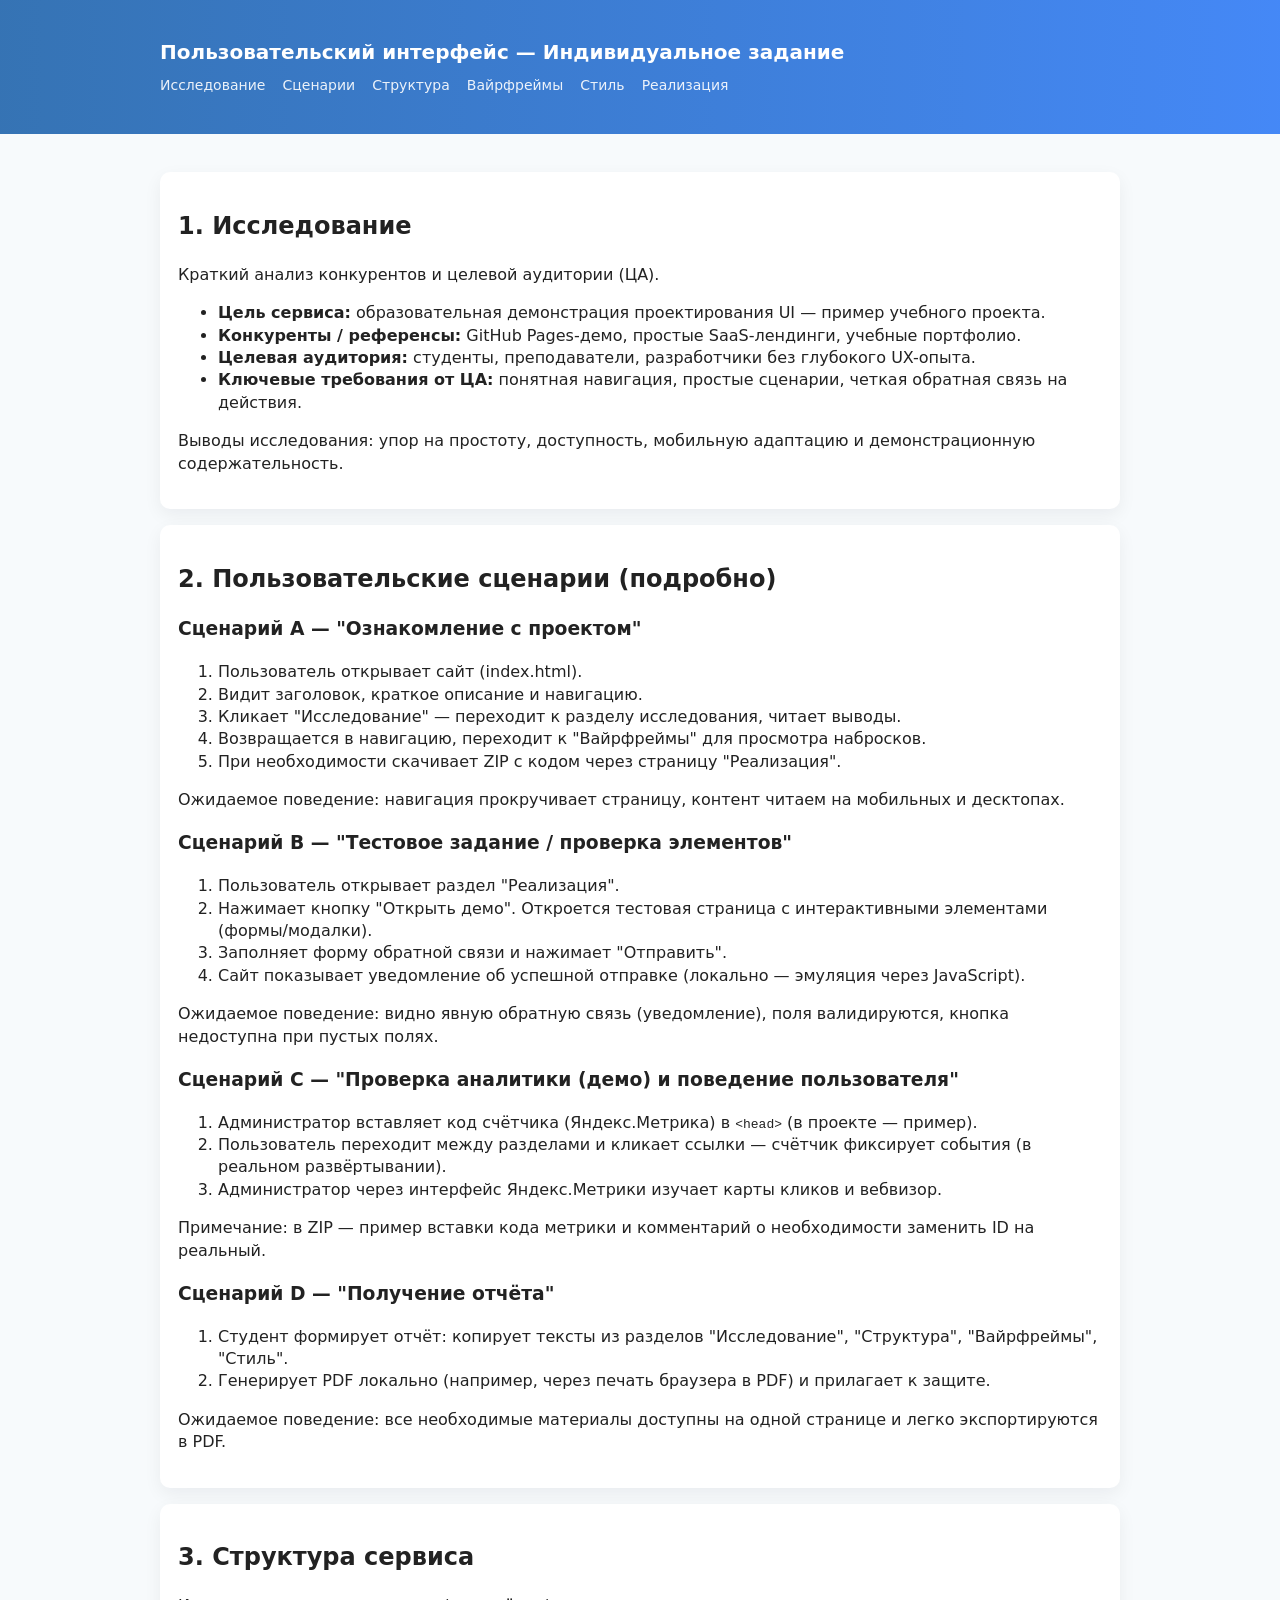
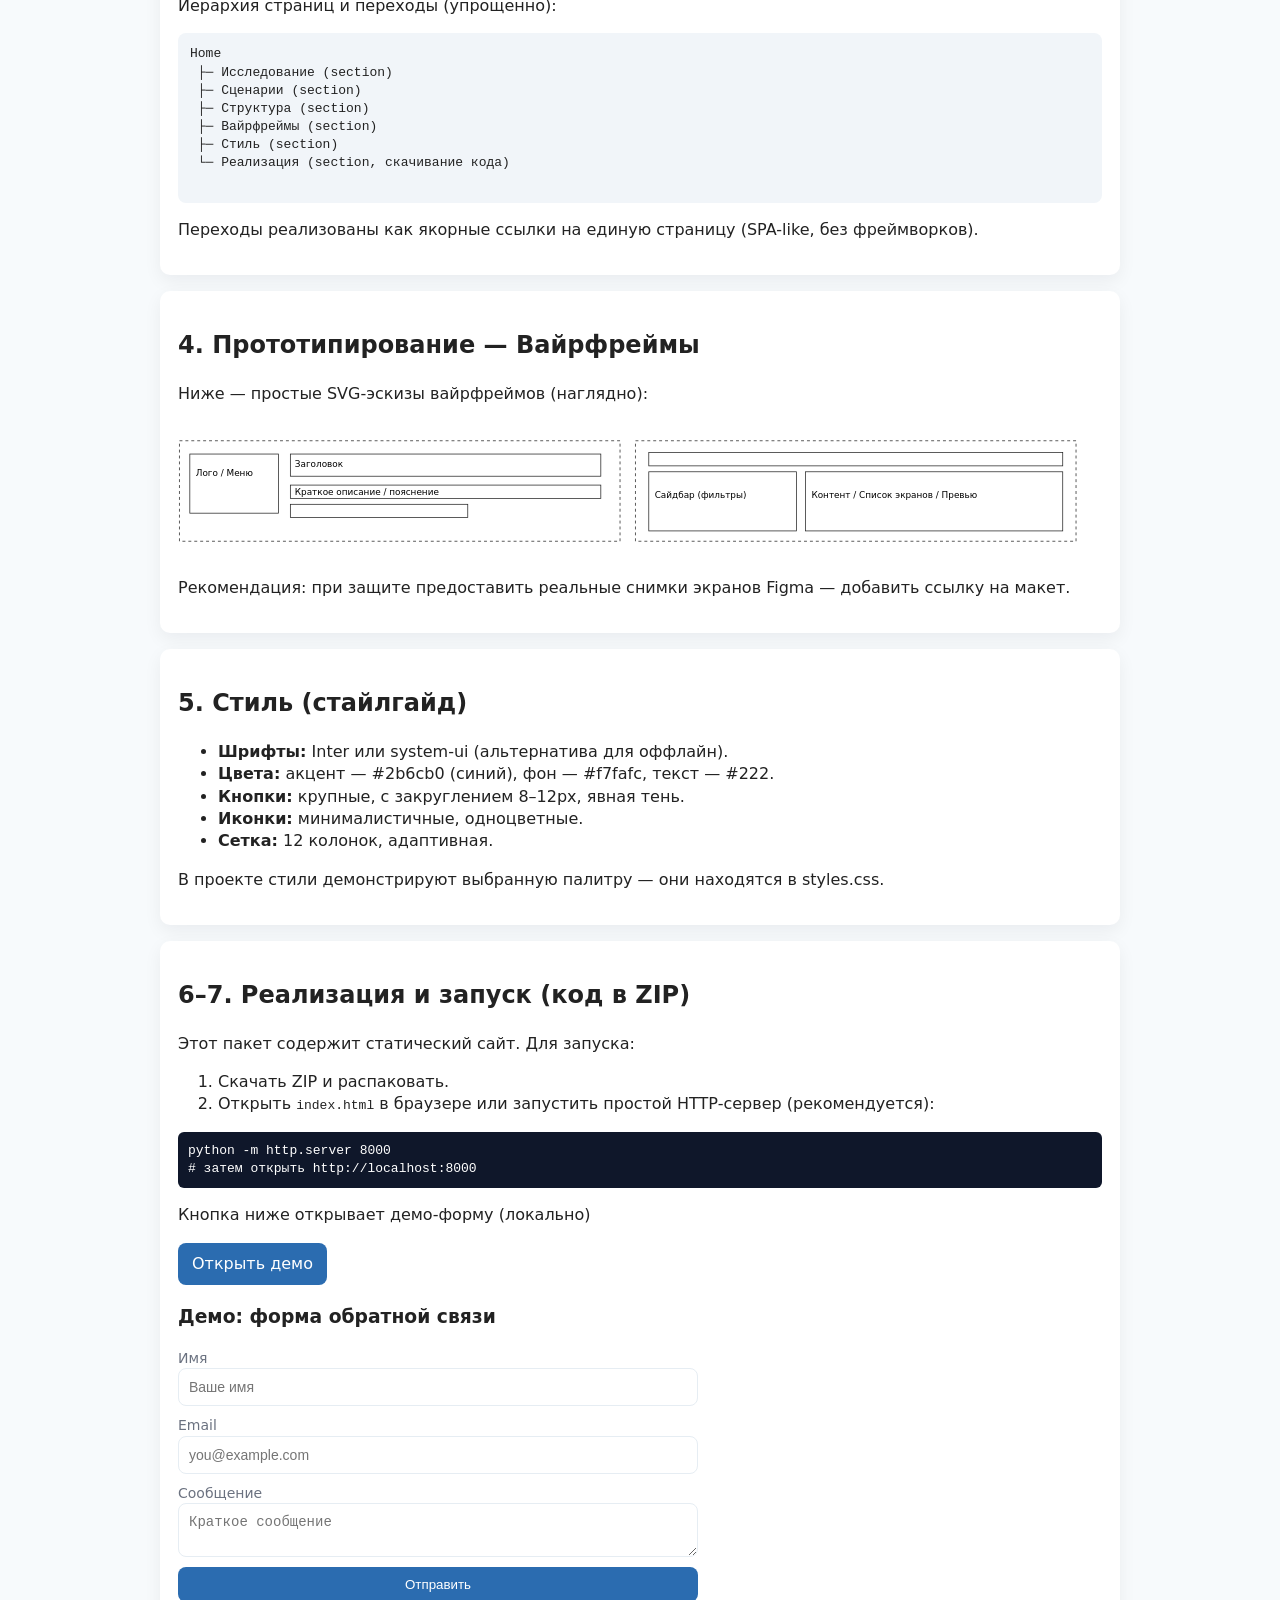
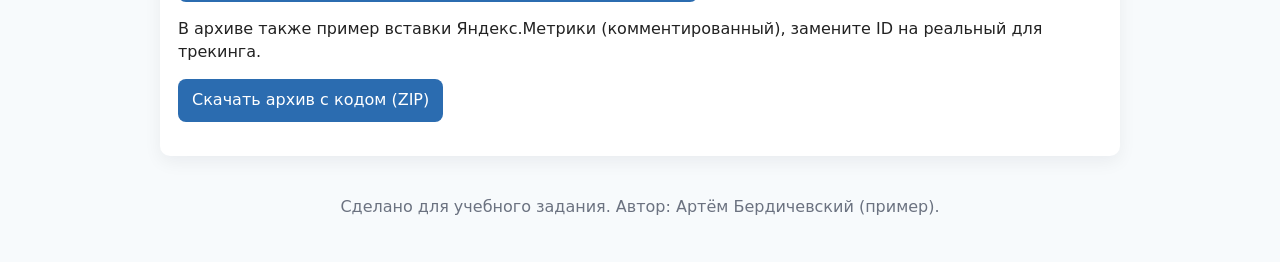
==== index.html @ 0607247b "Add files via upload" ====
<!doctype html>
<html lang="ru">
<head>
  <meta charset="utf-8" />
  <meta name="viewport" content="width=device-width,initial-scale=1" />
  <title>Проект: Пользовательский интерфейс — Индивидуальное задание</title>
  <link rel="stylesheet" href="styles.css" />
</head>
<body>
  <header class="site-header">
    <div class="container">
      <h1>Пользовательский интерфейс — Индивидуальное задание</h1>
      <nav class="main-nav">
        <a href="#research">Исследование</a>
        <a href="#scenarios">Сценарии</a>
        <a href="#structure">Структура</a>
        <a href="#wireframes">Вайрфреймы</a>
        <a href="#styleguide">Стиль</a>
        <a href="#implementation">Реализация</a>
      </nav>
    </div>
  </header>

  <main class="container">
    <section id="research" class="card">
      <h2>1. Исследование</h2>
      <p>Краткий анализ конкурентов и целевой аудитории (ЦА).</p>
      <ul>
        <li><strong>Цель сервиса:</strong> образовательная демонстрация проектирования UI — пример учебного проекта.</li>
        <li><strong>Конкуренты / референсы:</strong> GitHub Pages-демо, простые SaaS-лендинги, учебные портфолио.</li>
        <li><strong>Целевая аудитория:</strong> студенты, преподаватели, разработчики без глубокого UX-опыта.</li>
        <li><strong>Ключевые требования от ЦА:</strong> понятная навигация, простые сценарии, четкая обратная связь на действия.</li>
      </ul>
      <p>Выводы исследования: упор на простоту, доступность, мобильную адаптацию и демонстрационную содержательность.</p>
    </section>

    <section id="scenarios" class="card">
      <h2>2. Пользовательские сценарии (подробно)</h2>

      <article class="scenario">
        <h3>Сценарий A — "Ознакомление с проектом"</h3>
        <ol>
          <li>Пользователь открывает сайт (index.html).</li>
          <li>Видит заголовок, краткое описание и навигацию.</li>
          <li>Кликает "Исследование" — переходит к разделу исследования, читает выводы.</li>
          <li>Возвращается в навигацию, переходит к "Вайрфреймы" для просмотра набросков.</li>
          <li>При необходимости скачивает ZIP с кодом через страницу "Реализация".</li>
        </ol>
        <p>Ожидаемое поведение: навигация прокручивает страницу, контент читаем на мобильных и десктопах.</p>
      </article>

      <article class="scenario">
        <h3>Сценарий B — "Тестовое задание / проверка элементов"</h3>
        <ol>
          <li>Пользователь открывает раздел "Реализация".</li>
          <li>Нажимает кнопку "Открыть демо". Откроется тестовая страница с интерактивными элементами (формы/модалки).</li>
          <li>Заполняет форму обратной связи и нажимает "Отправить".</li>
          <li>Сайт показывает уведомление об успешной отправке (локально — эмуляция через JavaScript).</li>
        </ol>
        <p>Ожидаемое поведение: видно явную обратную связь (уведомление), поля валидируются, кнопка недоступна при пустых полях.</p>
      </article>

      <article class="scenario">
        <h3>Сценарий C — "Проверка аналитики (демо) и поведение пользователя"</h3>
        <ol>
          <li>Администратор вставляет код счётчика (Яндекс.Метрика) в <code>&lt;head&gt;</code> (в проекте — пример). </li>
          <li>Пользователь переходит между разделами и кликает ссылки — счётчик фиксирует события (в реальном развёртывании).</li>
          <li>Администратор через интерфейс Яндекс.Метрики изучает карты кликов и вебвизор.</li>
        </ol>
        <p>Примечание: в ZIP — пример вставки кода метрики и комментарий о необходимости заменить ID на реальный.</p>
      </article>

      <article class="scenario">
        <h3>Сценарий D — "Получение отчёта"</h3>
        <ol>
          <li>Студент формирует отчёт: копирует тексты из разделов "Исследование", "Структура", "Вайрфреймы", "Стиль".</li>
          <li>Генерирует PDF локально (например, через печать браузера в PDF) и прилагает к защите.</li>
        </ol>
        <p>Ожидаемое поведение: все необходимые материалы доступны на одной странице и легко экспортируются в PDF.</p>
      </article>
    </section>

    <section id="structure" class="card">
      <h2>3. Структура сервиса</h2>
      <p>Иерархия страниц и переходы (упрощённо):</p>
      <pre class="diagram">
Home
 ├─ Исследование (section)
 ├─ Сценарии (section)
 ├─ Структура (section)
 ├─ Вайрфреймы (section)
 ├─ Стиль (section)
 └─ Реализация (section, скачивание кода)
      </pre>
      <p>Переходы реализованы как якорные ссылки на единую страницу (SPA-like, без фреймворков).</p>
    </section>

    <section id="wireframes" class="card">
      <h2>4. Прототипирование — Вайрфреймы</h2>
      <p>Ниже — простые SVG-эскизы вайрфреймов (наглядно):</p>
      <div class="wireframes">
        <!-- Simple SVG sketches -->
        <svg viewBox="0 0 600 140" class="wf">
          <rect x="2" y="2" width="596" height="136" fill="none" stroke="#222" stroke-dasharray="4 4" />
          <rect x="16" y="20" width="120" height="80" fill="none" stroke="#222" />
          <rect x="152" y="20" width="420" height="30" fill="none" stroke="#222" />
          <rect x="152" y="62" width="420" height="18" fill="none" stroke="#222" />
          <rect x="152" y="88" width="240" height="18" fill="none" stroke="#222" />
          <text x="24" y="50" font-size="12">Лого / Меню</text>
          <text x="158" y="38" font-size="12">Заголовок</text>
          <text x="158" y="76" font-size="12">Краткое описание / пояснение</text>
        </svg>

        <svg viewBox="0 0 600 140" class="wf">
          <rect x="2" y="2" width="596" height="136" fill="none" stroke="#222" stroke-dasharray="4 4" />
          <rect x="20" y="18" width="560" height="18" fill="none" stroke="#222" />
          <rect x="20" y="44" width="200" height="80" fill="none" stroke="#222" />
          <rect x="232" y="44" width="348" height="80" fill="none" stroke="#222" />
          <text x="28" y="80" font-size="12">Сайдбар (фильтры)</text>
          <text x="240" y="80" font-size="12">Контент / Список экранов / Превью</text>
        </svg>
      </div>
      <p>Рекомендация: при защите предоставить реальные снимки экранов Figma — добавить ссылку на макет.</p>
    </section>

    <section id="styleguide" class="card">
      <h2>5. Стиль (стайлгайд)</h2>
      <ul>
        <li><strong>Шрифты:</strong> Inter или system-ui (альтернатива для оффлайн).</li>
        <li><strong>Цвета:</strong> акцент — #2b6cb0 (синий), фон — #f7fafc, текст — #222.</li>
        <li><strong>Кнопки:</strong> крупные, с закруглением 8–12px, явная тень.</li>
        <li><strong>Иконки:</strong> минималистичные, одноцветные.</li>
        <li><strong>Сетка:</strong> 12 колонок, адаптивная.</li>
      </ul>
      <p>В проекте стили демонстрируют выбранную палитру — они находятся в styles.css.</p>
    </section>

    <section id="implementation" class="card">
      <h2>6–7. Реализация и запуск (код в ZIP)</h2>
      <p>Этот пакет содержит статический сайт. Для запуска:</p>
      <ol>
        <li>Скачать ZIP и распаковать.</li>
        <li>Открыть <code>index.html</code> в браузере или запустить простой HTTP-сервер (рекомендуется):</li>
      </ol>
      <pre class="code-snippet">python -m http.server 8000
# затем открыть http://localhost:8000</pre>
      <p>Кнопка ниже открывает демо-форму (локально)</p>
      <p><a class="btn" href="#demo" onclick="showDemo()">Открыть демо</a></p>

      <h3 id="demo">Демо: форма обратной связи</h3>
      <form id="feedbackForm" class="form">
        <label>Имя
          <input type="text" id="name" required placeholder="Ваше имя" />
        </label>
        <label>Email
          <input type="email" id="email" required placeholder="you@example.com" />
        </label>
        <label>Сообщение
          <textarea id="message" required placeholder="Краткое сообщение"></textarea>
        </label>
        <button type="submit" class="btn">Отправить</button>
      </form>
      <div id="notice" class="notice" hidden></div>

      <p>В архиве также пример вставки Яндекс.Метрики (комментированный), замените ID на реальный для трекинга.</p>
      <p><a class="btn download" href="ui_project.zip" download>Скачать архив с кодом (ZIP)</a></p>
    </section>

    <footer class="site-footer">
      <p>Сделано для учебного задания. Автор: Артём Бердичевский (пример).</p>
    </footer>
  </main>

  <script src="script.js"></script>
</body>
</html>
---- styles.css ----
:root{
  --bg:#f7fafc;
  --card:#fff;
  --accent:#2b6cb0;
  --text:#222;
  --muted:#6b7280;
  --radius:10px;
}
*{box-sizing:border-box}
body{font-family:Inter, system-ui, -apple-system, "Segoe UI", Roboto, "Helvetica Neue", Arial; margin:0; background:var(--bg); color:var(--text); line-height:1.4}
.container{max-width:1000px;margin:0 auto;padding:20px}
.site-header{background:linear-gradient(90deg, rgba(43,108,176,0.95), rgba(59,130,246,0.95)); color:white; padding:18px 0; margin-bottom:18px}
.site-header h1{margin:0;font-size:20px}
.main-nav{margin-top:8px}
.main-nav a{color:rgba(255,255,255,0.9); text-decoration:none; margin-right:12px; font-size:14px}
.card{background:var(--card); border-radius:var(--radius); padding:18px; box-shadow:0 6px 18px rgba(16,24,40,0.06); margin-bottom:16px}
.wireframes{display:flex;gap:12px;flex-wrap:wrap}
.wf{width:48%; height:140px}
.diagram{background:#f1f5f9; padding:12px; border-radius:8px; overflow:auto}
.site-footer{padding:8px 0; color:var(--muted); text-align:center}
.btn{display:inline-block;padding:10px 14px;border-radius:8px;background:var(--accent);color:white;text-decoration:none;border:none;cursor:pointer}
.form{display:flex;flex-direction:column;gap:10px;max-width:520px}
.form label{display:flex;flex-direction:column;font-size:14px;color:var(--muted)}
.form input,.form textarea{padding:10px;border-radius:8px;border:1px solid #e6edf3;background:#fff; font-size:14px}
.notice{margin-top:10px;padding:10px;border-radius:8px;background:#ecfdf5;color:#065f46;border:1px solid #d1fae5}
.code-snippet{background:#0f172a;color:#fff;padding:10px;border-radius:6px;overflow:auto}
@media (max-width:700px){
  .wf{width:100%}
  .main-nav a{display:inline-block;margin-right:8px}
  .container{padding:12px}
}
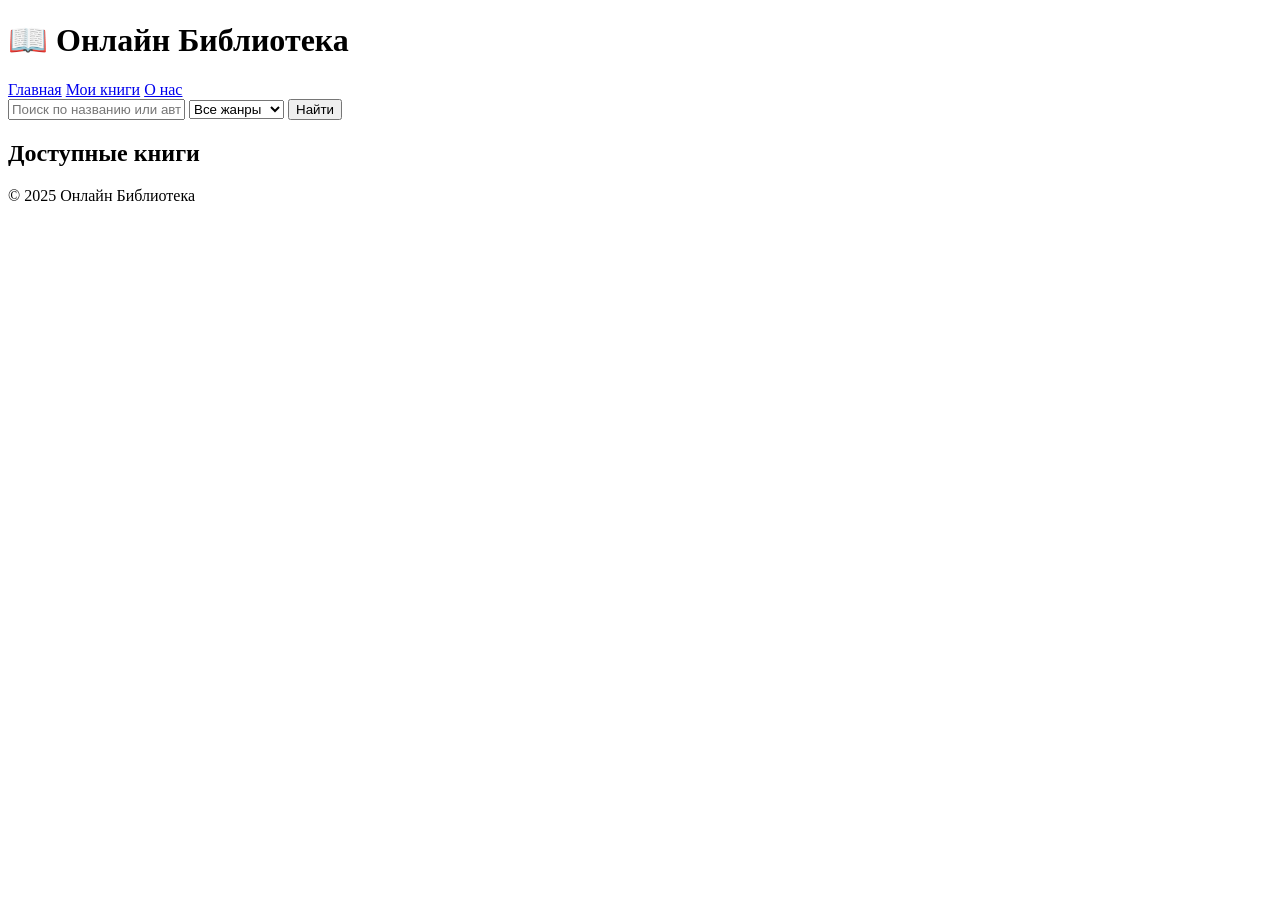
==== commit a4238d9d: "Create index.html" ====
--- a/index.html
+++ b/index.html
@@ -1,176 +1,42 @@
-<!doctype html>
+<!DOCTYPE html>
 <html lang="ru">
 <head>
-  <meta charset="utf-8" />
-  <meta name="viewport" content="width=device-width,initial-scale=1" />
-  <title>Проект: Пользовательский интерфейс — Индивидуальное задание</title>
-  <link rel="stylesheet" href="styles.css" />
+    <meta charset="UTF-8">
+    <meta name="viewport" content="width=device-width, initial-scale=1.0">
+    <title>Онлайн Библиотека</title>
+    <link rel="stylesheet" href="style.css">
 </head>
 <body>
-  <header class="site-header">
-    <div class="container">
-      <h1>Пользовательский интерфейс — Индивидуальное задание</h1>
-      <nav class="main-nav">
-        <a href="#research">Исследование</a>
-        <a href="#scenarios">Сценарии</a>
-        <a href="#structure">Структура</a>
-        <a href="#wireframes">Вайрфреймы</a>
-        <a href="#styleguide">Стиль</a>
-        <a href="#implementation">Реализация</a>
-      </nav>
-    </div>
-  </header>
+    <header>
+        <h1>📖 Онлайн Библиотека</h1>
+        <nav>
+            <a href="#">Главная</a>
+            <a href="#">Мои книги</a>
+            <a href="#">О нас</a>
+        </nav>
+    </header>
 
-  <main class="container">
-    <section id="research" class="card">
-      <h2>1. Исследование</h2>
-      <p>Краткий анализ конкурентов и целевой аудитории (ЦА).</p>
-      <ul>
-        <li><strong>Цель сервиса:</strong> образовательная демонстрация проектирования UI — пример учебного проекта.</li>
-        <li><strong>Конкуренты / референсы:</strong> GitHub Pages-демо, простые SaaS-лендинги, учебные портфолио.</li>
-        <li><strong>Целевая аудитория:</strong> студенты, преподаватели, разработчики без глубокого UX-опыта.</li>
-        <li><strong>Ключевые требования от ЦА:</strong> понятная навигация, простые сценарии, четкая обратная связь на действия.</li>
-      </ul>
-      <p>Выводы исследования: упор на простоту, доступность, мобильную адаптацию и демонстрационную содержательность.</p>
-    </section>
+    <main>
+        <section id="search-filter">
+            <input type="text" id="searchInput" placeholder="Поиск по названию или автору...">
+            <select id="genreFilter">
+                <option value="all">Все жанры</option>
+                <option value="fantasy">Фантастика</option>
+                <option value="thriller">Триллер</option>
+                <option value="history">История</option>
+            </select>
+            <button onclick="filterBooks()">Найти</button>
+        </section>
 
-    <section id="scenarios" class="card">
-      <h2>2. Пользовательские сценарии (подробно)</h2>
+        <section id="bookList" class="book-grid">
+            <h2>Доступные книги</h2>
+        </section>
+    </main>
 
-      <article class="scenario">
-        <h3>Сценарий A — "Ознакомление с проектом"</h3>
-        <ol>
-          <li>Пользователь открывает сайт (index.html).</li>
-          <li>Видит заголовок, краткое описание и навигацию.</li>
-          <li>Кликает "Исследование" — переходит к разделу исследования, читает выводы.</li>
-          <li>Возвращается в навигацию, переходит к "Вайрфреймы" для просмотра набросков.</li>
-          <li>При необходимости скачивает ZIP с кодом через страницу "Реализация".</li>
-        </ol>
-        <p>Ожидаемое поведение: навигация прокручивает страницу, контент читаем на мобильных и десктопах.</p>
-      </article>
+    <footer>
+        <p>&copy; 2025 Онлайн Библиотека</p>
+    </footer>
 
-      <article class="scenario">
-        <h3>Сценарий B — "Тестовое задание / проверка элементов"</h3>
-        <ol>
-          <li>Пользователь открывает раздел "Реализация".</li>
-          <li>Нажимает кнопку "Открыть демо". Откроется тестовая страница с интерактивными элементами (формы/модалки).</li>
-          <li>Заполняет форму обратной связи и нажимает "Отправить".</li>
-          <li>Сайт показывает уведомление об успешной отправке (локально — эмуляция через JavaScript).</li>
-        </ol>
-        <p>Ожидаемое поведение: видно явную обратную связь (уведомление), поля валидируются, кнопка недоступна при пустых полях.</p>
-      </article>
-
-      <article class="scenario">
-        <h3>Сценарий C — "Проверка аналитики (демо) и поведение пользователя"</h3>
-        <ol>
-          <li>Администратор вставляет код счётчика (Яндекс.Метрика) в <code>&lt;head&gt;</code> (в проекте — пример). </li>
-          <li>Пользователь переходит между разделами и кликает ссылки — счётчик фиксирует события (в реальном развёртывании).</li>
-          <li>Администратор через интерфейс Яндекс.Метрики изучает карты кликов и вебвизор.</li>
-        </ol>
-        <p>Примечание: в ZIP — пример вставки кода метрики и комментарий о необходимости заменить ID на реальный.</p>
-      </article>
-
-      <article class="scenario">
-        <h3>Сценарий D — "Получение отчёта"</h3>
-        <ol>
-          <li>Студент формирует отчёт: копирует тексты из разделов "Исследование", "Структура", "Вайрфреймы", "Стиль".</li>
-          <li>Генерирует PDF локально (например, через печать браузера в PDF) и прилагает к защите.</li>
-        </ol>
-        <p>Ожидаемое поведение: все необходимые материалы доступны на одной странице и легко экспортируются в PDF.</p>
-      </article>
-    </section>
-
-    <section id="structure" class="card">
-      <h2>3. Структура сервиса</h2>
-      <p>Иерархия страниц и переходы (упрощённо):</p>
-      <pre class="diagram">
-Home
- ├─ Исследование (section)
- ├─ Сценарии (section)
- ├─ Структура (section)
- ├─ Вайрфреймы (section)
- ├─ Стиль (section)
- └─ Реализация (section, скачивание кода)
-      </pre>
-      <p>Переходы реализованы как якорные ссылки на единую страницу (SPA-like, без фреймворков).</p>
-    </section>
-
-    <section id="wireframes" class="card">
-      <h2>4. Прототипирование — Вайрфреймы</h2>
-      <p>Ниже — простые SVG-эскизы вайрфреймов (наглядно):</p>
-      <div class="wireframes">
-        <!-- Simple SVG sketches -->
-        <svg viewBox="0 0 600 140" class="wf">
-          <rect x="2" y="2" width="596" height="136" fill="none" stroke="#222" stroke-dasharray="4 4" />
-          <rect x="16" y="20" width="120" height="80" fill="none" stroke="#222" />
-          <rect x="152" y="20" width="420" height="30" fill="none" stroke="#222" />
-          <rect x="152" y="62" width="420" height="18" fill="none" stroke="#222" />
-          <rect x="152" y="88" width="240" height="18" fill="none" stroke="#222" />
-          <text x="24" y="50" font-size="12">Лого / Меню</text>
-          <text x="158" y="38" font-size="12">Заголовок</text>
-          <text x="158" y="76" font-size="12">Краткое описание / пояснение</text>
-        </svg>
-
-        <svg viewBox="0 0 600 140" class="wf">
-          <rect x="2" y="2" width="596" height="136" fill="none" stroke="#222" stroke-dasharray="4 4" />
-          <rect x="20" y="18" width="560" height="18" fill="none" stroke="#222" />
-          <rect x="20" y="44" width="200" height="80" fill="none" stroke="#222" />
-          <rect x="232" y="44" width="348" height="80" fill="none" stroke="#222" />
-          <text x="28" y="80" font-size="12">Сайдбар (фильтры)</text>
-          <text x="240" y="80" font-size="12">Контент / Список экранов / Превью</text>
-        </svg>
-      </div>
-      <p>Рекомендация: при защите предоставить реальные снимки экранов Figma — добавить ссылку на макет.</p>
-    </section>
-
-    <section id="styleguide" class="card">
-      <h2>5. Стиль (стайлгайд)</h2>
-      <ul>
-        <li><strong>Шрифты:</strong> Inter или system-ui (альтернатива для оффлайн).</li>
-        <li><strong>Цвета:</strong> акцент — #2b6cb0 (синий), фон — #f7fafc, текст — #222.</li>
-        <li><strong>Кнопки:</strong> крупные, с закруглением 8–12px, явная тень.</li>
-        <li><strong>Иконки:</strong> минималистичные, одноцветные.</li>
-        <li><strong>Сетка:</strong> 12 колонок, адаптивная.</li>
-      </ul>
-      <p>В проекте стили демонстрируют выбранную палитру — они находятся в styles.css.</p>
-    </section>
-
-    <section id="implementation" class="card">
-      <h2>6–7. Реализация и запуск (код в ZIP)</h2>
-      <p>Этот пакет содержит статический сайт. Для запуска:</p>
-      <ol>
-        <li>Скачать ZIP и распаковать.</li>
-        <li>Открыть <code>index.html</code> в браузере или запустить простой HTTP-сервер (рекомендуется):</li>
-      </ol>
-      <pre class="code-snippet">python -m http.server 8000
-# затем открыть http://localhost:8000</pre>
-      <p>Кнопка ниже открывает демо-форму (локально)</p>
-      <p><a class="btn" href="#demo" onclick="showDemo()">Открыть демо</a></p>
-
-      <h3 id="demo">Демо: форма обратной связи</h3>
-      <form id="feedbackForm" class="form">
-        <label>Имя
-          <input type="text" id="name" required placeholder="Ваше имя" />
-        </label>
-        <label>Email
-          <input type="email" id="email" required placeholder="you@example.com" />
-        </label>
-        <label>Сообщение
-          <textarea id="message" required placeholder="Краткое сообщение"></textarea>
-        </label>
-        <button type="submit" class="btn">Отправить</button>
-      </form>
-      <div id="notice" class="notice" hidden></div>
-
-      <p>В архиве также пример вставки Яндекс.Метрики (комментированный), замените ID на реальный для трекинга.</p>
-      <p><a class="btn download" href="ui_project.zip" download>Скачать архив с кодом (ZIP)</a></p>
-    </section>
-
-    <footer class="site-footer">
-      <p>Сделано для учебного задания. Автор: Артём Бердичевский (пример).</p>
-    </footer>
-  </main>
-
-  <script src="script.js"></script>
+    <script src="script.js"></script>
 </body>
 </html>
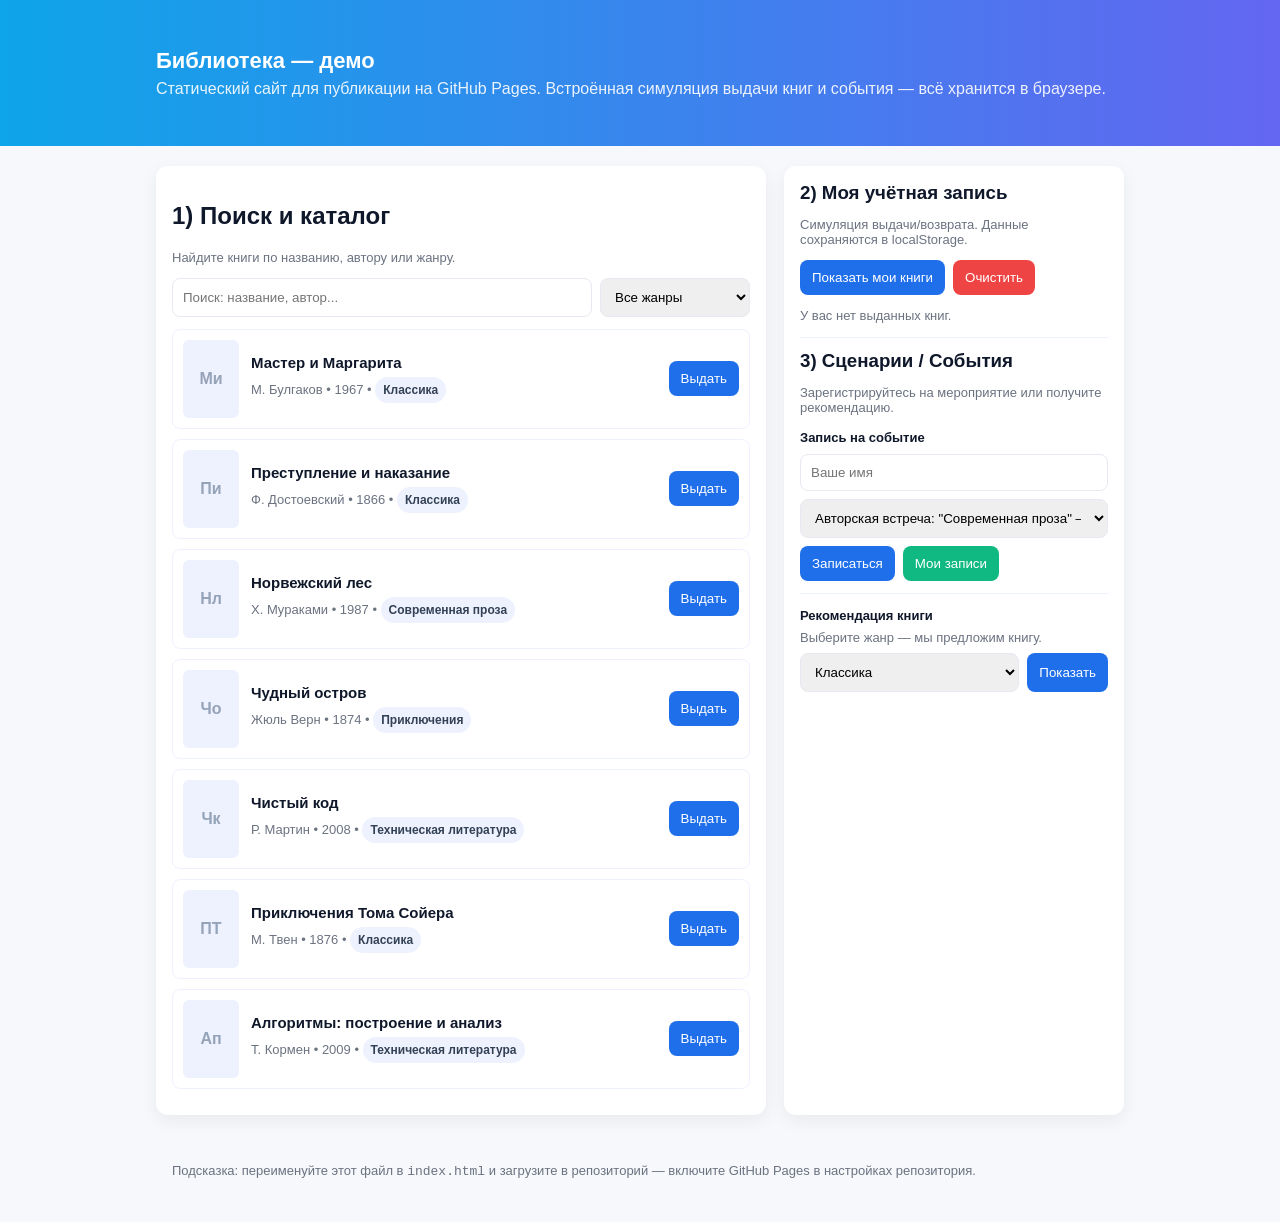
==== commit 4af61997: "Add files via upload" ====
--- a/index.html
+++ b/index.html
@@ -1,42 +1,252 @@
-<!DOCTYPE html>
+<!doctype html>
 <html lang="ru">
 <head>
-    <meta charset="UTF-8">
-    <meta name="viewport" content="width=device-width, initial-scale=1.0">
-    <title>Онлайн Библиотека</title>
-    <link rel="stylesheet" href="style.css">
+  <meta charset="utf-8" />
+  <meta name="viewport" content="width=device-width,initial-scale=1" />
+  <title>Библиотека — демо для GitHub Pages</title>
+  <meta name="description" content="Демонстрационный статический сайт библиотеки — три сценария: поиск каталога, выдача/возврат книг (симуляция), рекомендации и запись на событие. Готово для публикации на GitHub Pages." />
+  <style>
+    /* Простая и чистая стилизация (встраиваемая) */
+    :root{--bg:#f6f8fb;--card:#ffffff;--muted:#6b7280;--accent:#1f6feb}
+    *{box-sizing:border-box}
+    body{font-family:Inter,Segoe UI,Arial,sans-serif;margin:0;background:var(--bg);color:#0f172a}
+    header{background:linear-gradient(90deg,#0ea5e9, #6366f1);color:#fff;padding:28px 20px}
+    .container{max-width:1000px;margin:20px auto;padding:0 16px}
+    h1{margin:0 0 6px;font-size:22px}
+    p.lead{margin:0;opacity:.9}
+    .grid{display:grid;grid-template-columns:1fr 340px;gap:18px;margin-top:18px}
+    .card{background:var(--card);border-radius:12px;padding:16px;box-shadow:0 6px 18px rgba(12,18,25,.06)}
+    input[type="text"], select, textarea{width:100%;padding:10px;border-radius:8px;border:1px solid #e6e9ef}
+    button{background:var(--accent);color:#fff;border:none;padding:10px 12px;border-radius:8px;cursor:pointer}
+    .muted{color:var(--muted);font-size:13px}
+    .book{display:flex;gap:12px;border-radius:8px;padding:10px;border:1px solid #eef2ff;margin-bottom:10px;align-items:center}
+    .cover{width:56px;height:78px;background:#eef2ff;border-radius:6px;display:flex;align-items:center;justify-content:center;font-weight:600;color:#94a3b8}
+    .meta{flex:1}
+    .meta h4{margin:0 0 6px;font-size:15px}
+    .meta p{margin:0;color:var(--muted);font-size:13px}
+    .small{font-size:13px}
+    .pill{display:inline-block;padding:6px 8px;border-radius:999px;background:#eef2ff;color:#334155;font-weight:600;font-size:12px}
+    footer{max-width:1000px;margin:16px auto;padding:8px 16px;color:var(--muted);font-size:13px}
+    @media(max-width:880px){.grid{grid-template-columns:1fr;}.container{padding:0 12px}}
+  </style>
 </head>
 <body>
-    <header>
-        <h1>📖 Онлайн Библиотека</h1>
-        <nav>
-            <a href="#">Главная</a>
-            <a href="#">Мои книги</a>
-            <a href="#">О нас</a>
-        </nav>
-    </header>
-
-    <main>
-        <section id="search-filter">
-            <input type="text" id="searchInput" placeholder="Поиск по названию или автору...">
-            <select id="genreFilter">
-                <option value="all">Все жанры</option>
-                <option value="fantasy">Фантастика</option>
-                <option value="thriller">Триллер</option>
-                <option value="history">История</option>
-            </select>
-            <button onclick="filterBooks()">Найти</button>
-        </section>
-
-        <section id="bookList" class="book-grid">
-            <h2>Доступные книги</h2>
-        </section>
-    </main>
-
-    <footer>
-        <p>&copy; 2025 Онлайн Библиотека</p>
-    </footer>
-
-    <script src="script.js"></script>
+  <header>
+    <div class="container">
+      <h1>Библиотека — демо</h1>
+      <p class="lead">Статический сайт для публикации на GitHub Pages. Встроённая симуляция выдачи книг и события — всё хранится в браузере.</p>
+    </div>
+  </header>
+
+  <main class="container">
+    <div class="grid">
+      <section class="card" id="catalog">
+        <h2>1) Поиск и каталог</h2>
+        <p class="muted">Найдите книги по названию, автору или жанру.</p>
+        <div style="margin-top:12px;display:flex;gap:8px">
+          <input id="searchInput" type="text" placeholder="Поиск: название, автор..." />
+          <select id="genreFilter" style="width:150px">
+            <option value="">Все жанры</option>
+          </select>
+        </div>
+        <div id="booksList" style="margin-top:12px"></div>
+      </section>
+
+      <aside class="card">
+        <div style="margin-bottom:14px">
+          <h3 style="margin:0 0 8px">2) Моя учётная запись</h3>
+          <p class="muted">Симуляция выдачи/возврата. Данные сохраняются в localStorage.</p>
+          <div style="display:flex;gap:8px;margin-top:10px">
+            <button id="viewBorrowedBtn">Показать мои книги</button>
+            <button id="clearBorrowed" style="background:#ef4444">Очистить</button>
+          </div>
+          <div id="borrowedList" style="margin-top:12px"></div>
+        </div>
+
+        <hr style="margin:12px 0;border:none;border-top:1px solid #eef2ff">
+
+        <div>
+          <h3 style="margin:0 0 8px">3) Сценарии / События</h3>
+          <p class="muted">Зарегистрируйтесь на мероприятие или получите рекомендацию.</p>
+
+          <div style="margin-top:10px">
+            <strong class="small">Запись на событие</strong>
+            <form id="eventForm" style="margin-top:8px">
+              <input id="visitorName" type="text" placeholder="Ваше имя" required />
+              <select id="eventSelect" style="margin-top:8px">
+                <option>Авторская встреча: "Современная проза" — 2025-12-01</option>
+                <option>Детский час: мастер-класс — 2025-12-05</option>
+                <option>Лекция: История книги — 2026-01-15</option>
+              </select>
+              <div style="margin-top:8px;display:flex;gap:8px">
+                <button type="submit">Записаться</button>
+                <button id="viewEvents" type="button" style="background:#10b981">Мои записи</button>
+              </div>
+            </form>
+            <div id="eventList" style="margin-top:8px"></div>
+          </div>
+
+          <hr style="margin:12px 0;border:none;border-top:1px solid #eef2ff">
+
+          <div>
+            <strong class="small">Рекомендация книги</strong>
+            <p class="muted" style="margin:6px 0 8px">Выберите жанр — мы предложим книгу.</p>
+            <div style="display:flex;gap:8px">
+              <select id="recGenre"></select>
+              <button id="getRec">Показать</button>
+            </div>
+            <div id="recResult" style="margin-top:10px"></div>
+          </div>
+        </div>
+      </aside>
+    </div>
+  </main>
+
+  <footer>
+    <div class="container">Подсказка: переименуйте этот файл в <code>index.html</code> и загрузите в репозиторий — включите GitHub Pages в настройках репозитория.</div>
+  </footer>
+
+  <script>
+    // ====== Данные каталога (можно расширять) ======
+    const sampleBooks = [
+      {id:1,title:'Мастер и Маргарита',author:'М. Булгаков',genre:'Классика',year:1967},
+      {id:2,title:'Преступление и наказание',author:'Ф. Достоевский',genre:'Классика',year:1866},
+      {id:3,title:'Норвежский лес',author:'Х. Мураками',genre:'Современная проза',year:1987},
+      {id:4,title:'Чудный остров',author:'Жюль Верн',genre:'Приключения',year:1874},
+      {id:5,title:'Чистый код',author:'Р. Мартин',genre:'Техническая литература',year:2008},
+      {id:6,title:'Приключения Тома Сойера',author:'М. Твен',genre:'Классика',year:1876},
+      {id:7,title:'Алгоритмы: построение и анализ',author:'Т. Кормен',genre:'Техническая литература',year:2009}
+    ];
+
+    // LocalStorage keys
+    const BORROW_KEY = 'demo_library_borrowed';
+    const EVENT_KEY = 'demo_library_events';
+
+    // ====== Инициализация UI ======
+    const booksList = document.getElementById('booksList');
+    const searchInput = document.getElementById('searchInput');
+    const genreFilter = document.getElementById('genreFilter');
+    const recGenre = document.getElementById('recGenre');
+    const recResult = document.getElementById('recResult');
+    const borrowedList = document.getElementById('borrowedList');
+    const viewBorrowedBtn = document.getElementById('viewBorrowedBtn');
+    const clearBorrowed = document.getElementById('clearBorrowed');
+    const eventForm = document.getElementById('eventForm');
+    const eventList = document.getElementById('eventList');
+    const viewEvents = document.getElementById('viewEvents');
+
+    function uniqueGenres(books){
+      const set = new Set(books.map(b=>b.genre));
+      return Array.from(set).sort();
+    }
+
+    function populateGenreControls(){
+      const genres = uniqueGenres(sampleBooks);
+      genres.forEach(g=>{
+        const opt = document.createElement('option'); opt.value = g; opt.textContent = g; genreFilter.appendChild(opt);
+        const opt2 = document.createElement('option'); opt2.value = g; opt2.textContent = g; recGenre.appendChild(opt2);
+      });
+    }
+
+    function renderBooks(filterText='', genre=''){
+      booksList.innerHTML='';
+      const q = filterText.trim().toLowerCase();
+      const filtered = sampleBooks.filter(b=>{
+        if(genre && b.genre !== genre) return false;
+        if(!q) return true;
+        return (b.title + ' ' + b.author + ' ' + b.genre).toLowerCase().includes(q);
+      });
+      if(filtered.length===0){booksList.innerHTML='<p class="muted">Не найдено книг.</p>';return}
+      filtered.forEach(b=>{
+        const div = document.createElement('div'); div.className='book';
+        div.innerHTML = `<div class="cover">${b.title.split(' ').slice(0,2).map(s=>s[0]).join('')}</div>
+                         <div class="meta"><h4>${escapeHtml(b.title)}</h4><p class="muted">${escapeHtml(b.author)} • ${b.year} • <span class="pill">${b.genre}</span></p></div>
+                         <div><button data-id="${b.id}" class="borrowBtn">Выдать</button></div>`;
+        booksList.appendChild(div);
+      });
+      // attach handlers
+      document.querySelectorAll('.borrowBtn').forEach(btn=>btn.addEventListener('click',()=>{
+        const id = Number(btn.dataset.id); toggleBorrow(id);
+      }));
+    }
+
+    function escapeHtml(s){ return s.replace(/[&<>\"']/g, c=>({'&':'&amp;','<':'&lt;','>':'&gt;','"':'&quot;',"'":"&#39;"})[c]) }
+
+    // ===== Borrow logic (simуляция) =====
+    function getBorrowed(){
+      try{ return JSON.parse(localStorage.getItem(BORROW_KEY) || '[]') }catch(e){return []}
+    }
+    function setBorrowed(arr){ localStorage.setItem(BORROW_KEY, JSON.stringify(arr)); }
+    function toggleBorrow(bookId){
+      const arr = getBorrowed();
+      const idx = arr.indexOf(bookId);
+      if(idx===-1){ arr.push(bookId); alert('Книга выдана (симуляция).'); }
+      else{ arr.splice(idx,1); alert('Книга возвращена.'); }
+      setBorrowed(arr); renderBorrowed();
+    }
+    function renderBorrowed(){
+      const arr = getBorrowed();
+      if(arr.length===0){ borrowedList.innerHTML='<p class="muted">У вас нет выданных книг.</p>'; return }
+      borrowedList.innerHTML='';
+      arr.forEach(id=>{
+        const b = sampleBooks.find(x=>x.id===id);
+        if(!b) return;
+        const e = document.createElement('div'); e.className='book';
+        e.innerHTML = `<div class="cover">${b.title.split(' ').slice(0,2).map(s=>s[0]).join('')}</div>
+                       <div class="meta"><h4>${escapeHtml(b.title)}</h4><p class="muted">${escapeHtml(b.author)} • ${b.year}</p></div>
+                       <div><button data-id="${b.id}" class="returnBtn">Вернуть</button></div>`;
+        borrowedList.appendChild(e);
+      });
+      document.querySelectorAll('.returnBtn').forEach(btn=>btn.addEventListener('click',()=>{
+        const id = Number(btn.dataset.id); toggleBorrow(id);
+      }));
+    }
+
+    viewBorrowedBtn.addEventListener('click',()=>renderBorrowed());
+    clearBorrowed.addEventListener('click',()=>{ if(confirm('Очистить все записи о выданных книгах?')){ setBorrowed([]); renderBorrowed(); } });
+
+    // ===== Events logic =====
+    function getEvents(){ try{ return JSON.parse(localStorage.getItem(EVENT_KEY) || '[]') }catch(e){return []} }
+    function setEvents(a){ localStorage.setItem(EVENT_KEY, JSON.stringify(a)); }
+    eventForm.addEventListener('submit', e=>{
+      e.preventDefault();
+      const name = document.getElementById('visitorName').value.trim();
+      const ev = document.getElementById('eventSelect').value;
+      if(!name){alert('Введите имя'); return}
+      const arr = getEvents(); arr.push({name, event:ev, when: new Date().toISOString()}); setEvents(arr);
+      document.getElementById('visitorName').value=''; alert('Вы успешно записаны! (локальная симуляция)');
+    });
+    viewEvents.addEventListener('click',()=>{
+      const arr = getEvents(); if(arr.length===0){ eventList.innerHTML='<p class="muted">У вас нет записей на мероприятия.</p>'; return }
+      eventList.innerHTML=''; arr.forEach(x=>{
+        const d = document.createElement('div'); d.className='muted small'; d.style.marginBottom='8px'; d.textContent = `${x.name} — ${x.event} (запись: ${new Date(x.when).toLocaleString()})`;
+        eventList.appendChild(d);
+      });
+    });
+
+    // ===== Recommendations =====
+    document.getElementById('getRec').addEventListener('click',()=>{
+      const g = recGenre.value; const list = sampleBooks.filter(b=>b.genre===g);
+      if(list.length===0){ recResult.innerHTML='<p class="muted">По выбранному жанру рекомендаций нет.</p>'; return }
+      const pick = list[Math.floor(Math.random()*list.length)];
+      recResult.innerHTML = `<div class="book"><div class="cover">${pick.title.split(' ').slice(0,2).map(s=>s[0]).join('')}</div><div class="meta"><h4>${escapeHtml(pick.title)}</h4><p class="muted">${escapeHtml(pick.author)} • ${pick.year} • <span class="pill">${pick.genre}</span></p></div></div>`;
+    });
+
+    // ===== Filters =====
+    searchInput.addEventListener('input', ()=> renderBooks(searchInput.value, genreFilter.value));
+    genreFilter.addEventListener('change', ()=> renderBooks(searchInput.value, genreFilter.value));
+
+    // ===== Init on load =====
+    (function init(){
+      populateGenreControls();
+      renderBooks();
+      renderBorrowed();
+      // preselect recGenre first item if present
+      if(recGenre.options.length>0) recGenre.selectedIndex = 0;
+    })();
+
+    // ===== Utility: make file ready for GitHub Pages =====
+    // Для публикации: просто положите этот файл в корень репозитория как index.html и включите Pages.
+  </script>
 </body>
 </html>
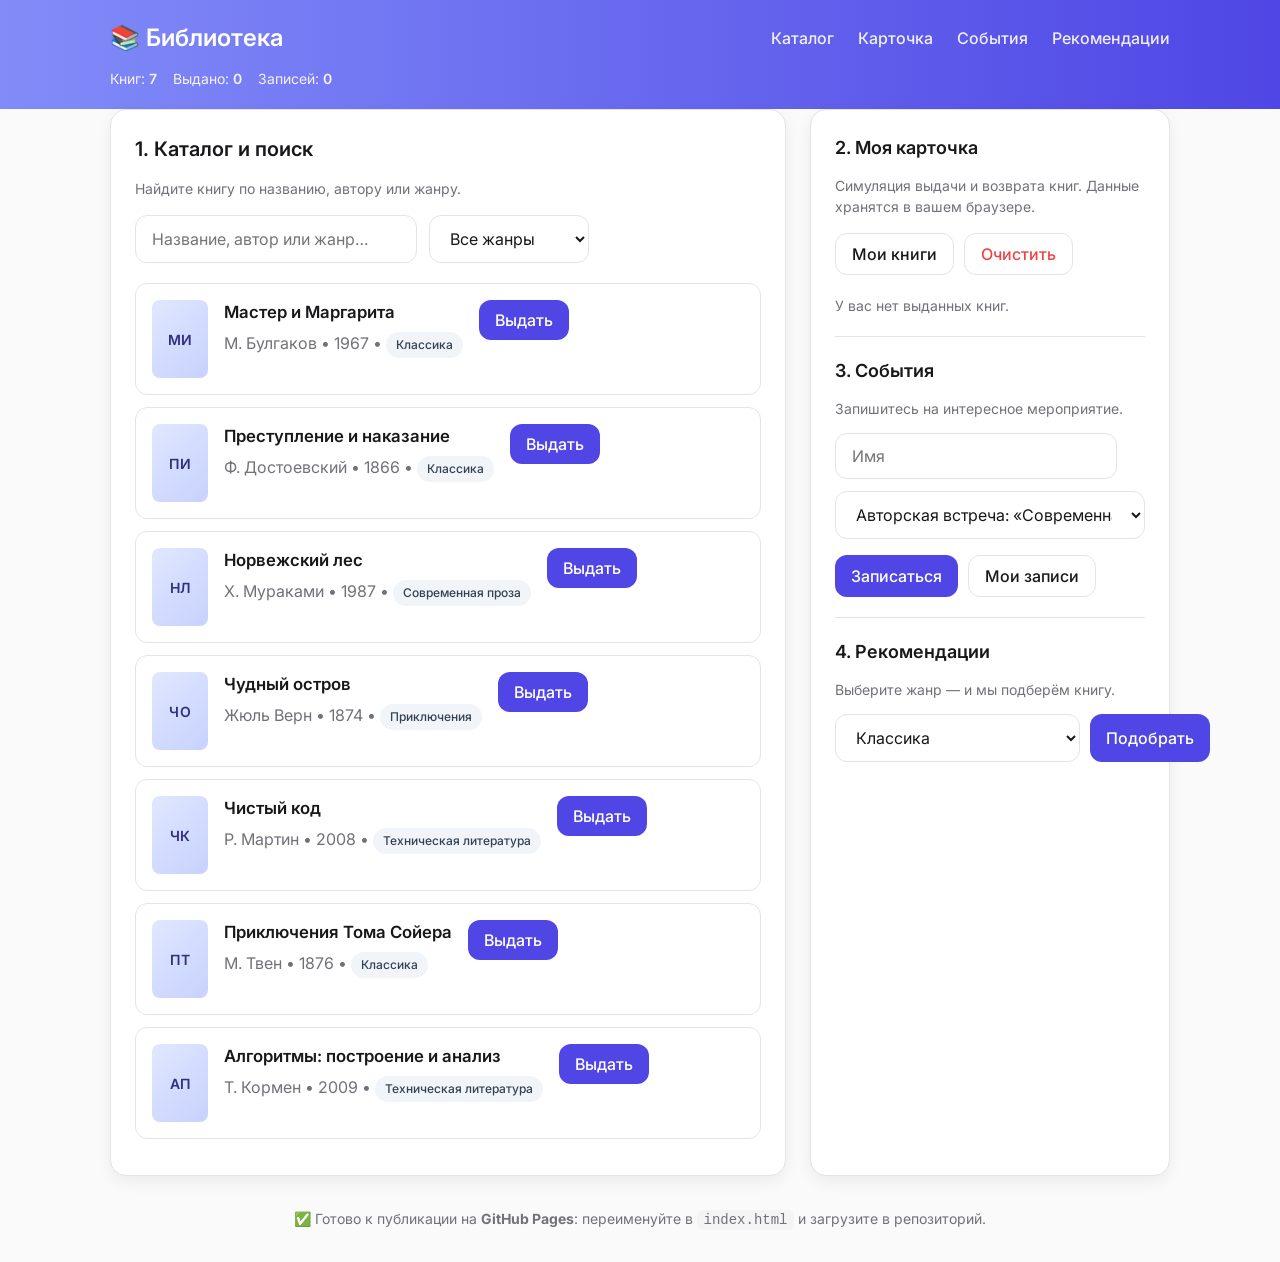
==== commit 36b0b0e3: "Update index.html" ====
--- a/index.html
+++ b/index.html
@@ -2,112 +2,565 @@
 <html lang="ru">
 <head>
   <meta charset="utf-8" />
-  <meta name="viewport" content="width=device-width,initial-scale=1" />
-  <title>Библиотека — демо для GitHub Pages</title>
-  <meta name="description" content="Демонстрационный статический сайт библиотеки — три сценария: поиск каталога, выдача/возврат книг (симуляция), рекомендации и запись на событие. Готово для публикации на GitHub Pages." />
+  <meta name="viewport" content="width=device-width, initial-scale=1" />
+  <title>Библиотека — современный демо</title>
+  <meta name="description" content="Современный статический сайт библиотеки с симуляцией выдачи книг, записью на события, экспортом и мобильным меню." />
+  <link href="https://fonts.googleapis.com/css2?family=Inter:wght@300;400;500;600&display=swap" rel="stylesheet">
   <style>
-    /* Простая и чистая стилизация (встраиваемая) */
-    :root{--bg:#f6f8fb;--card:#ffffff;--muted:#6b7280;--accent:#1f6feb}
-    *{box-sizing:border-box}
-    body{font-family:Inter,Segoe UI,Arial,sans-serif;margin:0;background:var(--bg);color:#0f172a}
-    header{background:linear-gradient(90deg,#0ea5e9, #6366f1);color:#fff;padding:28px 20px}
-    .container{max-width:1000px;margin:20px auto;padding:0 16px}
-    h1{margin:0 0 6px;font-size:22px}
-    p.lead{margin:0;opacity:.9}
-    .grid{display:grid;grid-template-columns:1fr 340px;gap:18px;margin-top:18px}
-    .card{background:var(--card);border-radius:12px;padding:16px;box-shadow:0 6px 18px rgba(12,18,25,.06)}
-    input[type="text"], select, textarea{width:100%;padding:10px;border-radius:8px;border:1px solid #e6e9ef}
-    button{background:var(--accent);color:#fff;border:none;padding:10px 12px;border-radius:8px;cursor:pointer}
-    .muted{color:var(--muted);font-size:13px}
-    .book{display:flex;gap:12px;border-radius:8px;padding:10px;border:1px solid #eef2ff;margin-bottom:10px;align-items:center}
-    .cover{width:56px;height:78px;background:#eef2ff;border-radius:6px;display:flex;align-items:center;justify-content:center;font-weight:600;color:#94a3b8}
-    .meta{flex:1}
-    .meta h4{margin:0 0 6px;font-size:15px}
-    .meta p{margin:0;color:var(--muted);font-size:13px}
-    .small{font-size:13px}
-    .pill{display:inline-block;padding:6px 8px;border-radius:999px;background:#eef2ff;color:#334155;font-weight:600;font-size:12px}
-    footer{max-width:1000px;margin:16px auto;padding:8px 16px;color:var(--muted);font-size:13px}
-    @media(max-width:880px){.grid{grid-template-columns:1fr;}.container{padding:0 12px}}
+    /* ===== СОВРЕМЕННЫЕ СТИЛИ (обновлённые) ===== */
+    :root {
+      --bg: #fafafa;
+      --bg-alt: #f4f4f5;
+      --card: #ffffff;
+      --text: #18181b;
+      --text-muted: #71717a;
+      --accent: #4f46e5; /* indigo-600 */
+      --accent-hover: #4338ca;
+      --danger: #ef4444;
+      --success: #16a34a;
+      --border: #e4e4e7;
+      --radius: 16px;
+      --shadow-sm: 0 2px 6px rgba(0,0,0,0.03);
+      --shadow-md: 0 6px 16px rgba(0,0,0,0.06);
+      --shadow-lg: 0 12px 32px rgba(0,0,0,0.08);
+      --transition: all 0.2s cubic-bezier(0.2, 0, 0.2, 1);
+    }
+
+    @media (prefers-color-scheme: dark) {
+      :root {
+        --bg: #0f0f0f;
+        --bg-alt: #181818;
+        --card: #1e1e1e;
+        --text: #e4e4e7;
+        --text-muted: #a1a1aa;
+        --border: #3f3f46;
+      }
+    }
+
+    * { box-sizing: border-box; }
+    html { scroll-behavior: smooth; }
+    body {
+      margin: 0;
+      font-family: 'Inter', system-ui, -apple-system, Segoe UI, Roboto, sans-serif;
+      background: var(--bg);
+      color: var(--text);
+      line-height: 1.5;
+    }
+
+    .container {
+      max-width: 1100px;
+      margin: 0 auto;
+      padding: 0 20px;
+    }
+
+    /* ===== HEADER (с гамбургером) ===== */
+    header {
+      background: linear-gradient(90deg, #818cf8, #4f46e5);
+      color: white;
+      padding: 20px 0;
+    }
+
+    .header-content {
+      display: flex;
+      justify-content: space-between;
+      align-items: center;
+    }
+
+    .logo {
+      font-size: 1.5rem;
+      font-weight: 600;
+      display: flex;
+      align-items: center;
+      gap: 6px;
+    }
+
+    .nav-links {
+      display: flex;
+      gap: 24px;
+    }
+    .nav-links a {
+      color: rgba(255,255,255,0.9);
+      text-decoration: none;
+      font-weight: 500;
+      transition: opacity 0.2s;
+    }
+    .nav-links a:hover {
+      opacity: 1;
+    }
+
+    .hamburger {
+      display: none;
+      flex-direction: column;
+      justify-content: space-between;
+      width: 28px;
+      height: 20px;
+      cursor: pointer;
+    }
+    .hamburger span {
+      display: block;
+      height: 3px;
+      width: 100%;
+      background: white;
+      border-radius: 2px;
+      transition: all 0.3s ease;
+    }
+
+    .stats {
+      display: flex;
+      gap: 16px;
+      margin-top: 12px;
+      font-size: 0.875rem;
+      opacity: 0.9;
+    }
+    .stat {
+      display: flex;
+      align-items: center;
+      gap: 4px;
+    }
+    .stat-value {
+      font-weight: 600;
+    }
+
+    @media (max-width: 767px) {
+      .nav-links { display: none; }
+      .hamburger { display: flex; }
+      .stats { justify-content: center; margin-top: 16px; }
+      header { padding: 16px 0; }
+    }
+
+    /* ===== OFF-CANVAS MENU ===== */
+    #mobileMenu {
+      position: fixed;
+      top: 0;
+      left: 0;
+      width: 100%;
+      height: 100%;
+      background: rgba(0,0,0,0.4);
+      z-index: 1000;
+      opacity: 0;
+      visibility: hidden;
+      transition: opacity 0.3s, visibility 0.3s;
+    }
+    #mobileMenu.open {
+      opacity: 1;
+      visibility: visible;
+    }
+
+    .menu-panel {
+      position: absolute;
+      top: 0;
+      right: 0;
+      width: 280px;
+      height: 100%;
+      background: var(--card);
+      box-shadow: -4px 0 24px rgba(0,0,0,0.1);
+      padding: 24px 0;
+      transform: translateX(100%);
+      transition: transform 0.35s cubic-bezier(0.2, 0.9, 0.3, 1);
+    }
+    #mobileMenu.open .menu-panel {
+      transform: translateX(0);
+    }
+
+    .menu-header {
+      display: flex;
+      justify-content: space-between;
+      align-items: center;
+      padding: 0 24px 20px;
+      border-bottom: 1px solid var(--border);
+    }
+    .close-menu {
+      background: none;
+      border: none;
+      font-size: 24px;
+      cursor: pointer;
+      color: var(--text-muted);
+    }
+
+    .menu-links {
+      list-style: none;
+      padding: 0;
+      margin: 0;
+    }
+    .menu-links li {
+      padding: 0 24px;
+    }
+    .menu-links a {
+      display: block;
+      padding: 12px 0;
+      text-decoration: none;
+      color: var(--text);
+      font-weight: 500;
+      border-bottom: 1px solid var(--border);
+    }
+    .menu-links a:last-child { border-bottom: none; }
+
+    .menu-actions {
+      padding: 24px;
+      display: flex;
+      flex-direction: column;
+      gap: 10px;
+    }
+
+    /* ===== ОСНОВНОЙ КОНТЕНТ ===== */
+    main {
+      padding: 32px 0 64px;
+    }
+
+    .grid {
+      display: grid;
+      grid-template-columns: 1fr 360px;
+      gap: 24px;
+    }
+    @media (max-width: 900px) {
+      .grid { grid-template-columns: 1fr; }
+    }
+
+    .card {
+      background: var(--card);
+      border-radius: var(--radius);
+      padding: 24px;
+      box-shadow: var(--shadow-md);
+      border: 1px solid var(--border);
+    }
+
+    h1, h2, h3 {
+      font-weight: 600;
+      margin: 0 0 12px;
+    }
+    h1 { font-size: 2.25rem; }
+    h2 { font-size: 1.25rem; }
+    h3 { font-size: 1.125rem; }
+
+    .text-muted { color: var(--text-muted); font-size: 0.875rem; }
+
+    .input-group {
+      display: flex;
+      gap: 12px;
+      margin-top: 16px;
+    }
+    input, select, textarea, button {
+      font-family: inherit;
+      font-size: 1rem;
+    }
+    input, select {
+      padding: 12px 16px;
+      border-radius: 12px;
+      border: 1px solid var(--border);
+      background: var(--card);
+      color: var(--text);
+    }
+    input:focus, select:focus {
+      outline: none;
+      border-color: var(--accent);
+      box-shadow: 0 0 0 3px rgba(79, 70, 229, 0.2);
+    }
+
+    .book {
+      display: flex;
+      gap: 16px;
+      padding: 16px;
+      border-radius: 12px;
+      border: 1px solid var(--border);
+      margin-bottom: 12px;
+      background: rgba(255,255,255,0.4);
+      backdrop-filter: blur(4px);
+      transition: var(--transition);
+    }
+    @media (prefers-color-scheme: dark) {
+      .book { background: rgba(30,30,30,0.6); }
+    }
+    .book:hover {
+      transform: translateY(-2px);
+      box-shadow: var(--shadow-sm);
+    }
+
+    .cover {
+      flex: 0 0 56px;
+      height: 78px;
+      border-radius: 8px;
+      background: linear-gradient(135deg, #e0e7ff, #c7d2fe);
+      display: flex;
+      align-items: center;
+      justify-content: center;
+      font-weight: 600;
+      color: #312e81;
+      font-size: 14px;
+      letter-spacing: 0.5px;
+    }
+    @media (prefers-color-scheme: dark) {
+      .cover { background: linear-gradient(135deg, #1e293b, #334155); color: #cbd5e1; }
+    }
+
+    .meta h4 {
+      font-weight: 600;
+      margin: 0 0 6px;
+      font-size: 1.05rem;
+    }
+    .meta p { margin: 0; color: var(--text-muted); }
+
+    .pill {
+      display: inline-block;
+      padding: 4px 10px;
+      border-radius: 999px;
+      background: #f1f5f9;
+      color: #334155;
+      font-weight: 500;
+      font-size: 0.75rem;
+    }
+    @media (prefers-color-scheme: dark) {
+      .pill { background: #334155; color: #cbd5e1; }
+    }
+
+    .btn {
+      display: inline-flex;
+      align-items: center;
+      justify-content: center;
+      gap: 8px;
+      padding: 10px 16px;
+      border-radius: 12px;
+      font-weight: 500;
+      border: none;
+      cursor: pointer;
+      transition: var(--transition);
+      user-select: none;
+    }
+    .btn-primary {
+      background: var(--accent);
+      color: white;
+    }
+    .btn-primary:hover:not(:disabled) {
+      background: var(--accent-hover);
+      transform: scale(1.02);
+    }
+    .btn-primary:active:not(:disabled) {
+      transform: scale(0.98);
+    }
+    .btn-danger {
+      background: var(--danger);
+      color: white;
+    }
+    .btn-ghost {
+      background: transparent;
+      border: 1px solid var(--border);
+      color: var(--text);
+    }
+    .btn:disabled {
+      opacity: 0.6;
+      cursor: not-allowed;
+    }
+
+    .divider {
+      height: 1px;
+      background: var(--border);
+      margin: 20px 0;
+    }
+
+    /* Toast */
+    #toast {
+      position: fixed;
+      bottom: 24px;
+      right: 24px;
+      z-index: 1000;
+      max-width: 320px;
+      padding: 14px 18px;
+      border-radius: 12px;
+      background: var(--text);
+      color: white;
+      box-shadow: var(--shadow-lg);
+      opacity: 0;
+      transform: translateY(20px) scale(0.95);
+      transition: opacity 0.3s ease, transform 0.3s cubic-bezier(0.2, 0.9, 0.3, 1);
+      font-weight: 500;
+      display: flex;
+      align-items: center;
+      gap: 10px;
+    }
+    #toast.show {
+      opacity: 1;
+      transform: translateY(0) scale(1);
+    }
+    #toast .icon {
+      font-size: 18px;
+    }
+
+    /* Skeleton */
+    .skeleton {
+      background: linear-gradient(90deg, #f0f0f0 0%, #e0e0e0 50%, #f0f0f0 100%);
+      background-size: 200% 100%;
+      animation: loading 1.2s infinite;
+      border-radius: 8px;
+    }
+    @keyframes loading {
+      0% { background-position: 200% 0; }
+      100% { background-position: -200% 0; }
+    }
+    @media (prefers-color-scheme: dark) {
+      .skeleton { background: linear-gradient(90deg, #2a2a2a, #3a3a3a, #2a2a2a); }
+    }
+
+    .skel-item {
+      height: 78px;
+      margin-bottom: 12px;
+    }
+
+    footer {
+      text-align: center;
+      padding: 32px 20px;
+      color: var(--text-muted);
+      font-size: 0.875rem;
+    }
+    code {
+      background: var(--bg-alt);
+      padding: 2px 6px;
+      border-radius: 6px;
+      font-family: monospace;
+    }
+
+    /* Focus for keyboard users */
+    button:focus-visible, input:focus-visible, select:focus-visible, a:focus-visible {
+      outline: 2px solid var(--accent);
+      outline-offset: 2px;
+    }
   </style>
 </head>
 <body>
+  <!-- 📱 Off-canvas menu -->
+  <div id="mobileMenu">
+    <div class="menu-panel">
+      <div class="menu-header">
+        <span class="logo">📚 Библиотека</span>
+        <button class="close-menu" id="closeMenu">&times;</button>
+      </div>
+      <ul class="menu-links">
+        <li><a href="#catalog">Каталог</a></li>
+        <li><a href="#account">Моя карточка</a></li>
+        <li><a href="#events">События</a></li>
+        <li><a href="#recs">Рекомендации</a></li>
+      </ul>
+      <div class="menu-actions">
+        <button class="btn btn-primary" id="exportBtn">📤 Экспорт данных</button>
+        <label class="btn btn-ghost" style="cursor: pointer;">
+          📤 Импорт данных
+          <input type="file" id="importInput" accept=".json" style="display: none;">
+        </label>
+      </div>
+    </div>
+  </div>
+
   <header>
     <div class="container">
-      <h1>Библиотека — демо</h1>
-      <p class="lead">Статический сайт для публикации на GitHub Pages. Встроённая симуляция выдачи книг и события — всё хранится в браузере.</p>
+      <div class="header-content">
+        <div class="logo">📚 Библиотека</div>
+        <nav class="nav-links">
+          <a href="#catalog">Каталог</a>
+          <a href="#account">Карточка</a>
+          <a href="#events">События</a>
+          <a href="#recs">Рекомендации</a>
+        </nav>
+        <button class="hamburger" id="openMenu">
+          <span></span>
+          <span></span>
+          <span></span>
+        </button>
+      </div>
+      <div class="stats">
+        <div class="stat">
+          <span>Книг:</span>
+          <span class="stat-value" id="stat-total">7</span>
+        </div>
+        <div class="stat">
+          <span>Выдано:</span>
+          <span class="stat-value" id="stat-borrowed">0</span>
+        </div>
+        <div class="stat">
+          <span>Записей:</span>
+          <span class="stat-value" id="stat-events">0</span>
+        </div>
+      </div>
     </div>
   </header>
 
   <main class="container">
     <div class="grid">
       <section class="card" id="catalog">
-        <h2>1) Поиск и каталог</h2>
-        <p class="muted">Найдите книги по названию, автору или жанру.</p>
-        <div style="margin-top:12px;display:flex;gap:8px">
-          <input id="searchInput" type="text" placeholder="Поиск: название, автор..." />
-          <select id="genreFilter" style="width:150px">
+        <h2>1. Каталог и поиск</h2>
+        <p class="text-muted">Найдите книгу по названию, автору или жанру.</p>
+        <div class="input-group">
+          <input id="searchInput" type="text" placeholder="Название, автор или жанр…" autocomplete="off" />
+          <select id="genreFilter" style="width: 160px;">
             <option value="">Все жанры</option>
           </select>
         </div>
-        <div id="booksList" style="margin-top:12px"></div>
+        <div id="booksList" style="margin-top: 20px;">
+          <div class="skeleton skel-item"></div>
+          <div class="skeleton skel-item"></div>
+          <div class="skeleton skel-item"></div>
+        </div>
       </section>
 
       <aside class="card">
-        <div style="margin-bottom:14px">
-          <h3 style="margin:0 0 8px">2) Моя учётная запись</h3>
-          <p class="muted">Симуляция выдачи/возврата. Данные сохраняются в localStorage.</p>
-          <div style="display:flex;gap:8px;margin-top:10px">
-            <button id="viewBorrowedBtn">Показать мои книги</button>
-            <button id="clearBorrowed" style="background:#ef4444">Очистить</button>
+        <div id="account">
+          <h3>2. Моя карточка</h3>
+          <p class="text-muted">Симуляция выдачи и возврата книг. Данные хранятся в вашем браузере.</p>
+          <div style="display: flex; gap: 10px; margin-top: 16px;">
+            <button id="viewBorrowedBtn" class="btn btn-ghost">Мои книги</button>
+            <button id="clearBorrowed" class="btn btn-ghost" style="color: var(--danger);">Очистить</button>
           </div>
-          <div id="borrowedList" style="margin-top:12px"></div>
+          <div id="borrowedList" style="margin-top: 20px;">
+            <p class="text-muted">У вас пока нет выданных книг.</p>
+          </div>
         </div>
 
-        <hr style="margin:12px 0;border:none;border-top:1px solid #eef2ff">
-
-        <div>
-          <h3 style="margin:0 0 8px">3) Сценарии / События</h3>
-          <p class="muted">Зарегистрируйтесь на мероприятие или получите рекомендацию.</p>
-
-          <div style="margin-top:10px">
-            <strong class="small">Запись на событие</strong>
-            <form id="eventForm" style="margin-top:8px">
-              <input id="visitorName" type="text" placeholder="Ваше имя" required />
-              <select id="eventSelect" style="margin-top:8px">
-                <option>Авторская встреча: "Современная проза" — 2025-12-01</option>
-                <option>Детский час: мастер-класс — 2025-12-05</option>
-                <option>Лекция: История книги — 2026-01-15</option>
-              </select>
-              <div style="margin-top:8px;display:flex;gap:8px">
-                <button type="submit">Записаться</button>
-                <button id="viewEvents" type="button" style="background:#10b981">Мои записи</button>
-              </div>
-            </form>
-            <div id="eventList" style="margin-top:8px"></div>
+        <div class="divider"></div>
+
+        <div id="events">
+          <h3>3. События</h3>
+          <p class="text-muted">Запишитесь на интересное мероприятие.</p>
+          <form id="eventForm" style="margin-top: 12px;">
+            <input id="visitorName" type="text" placeholder="Имя" required />
+            <select id="eventSelect" style="margin-top: 12px; width: 100%;">
+              <option>Авторская встреча: «Современная проза» — 2025-12-01</option>
+              <option>Детский час: мастер-класс — 2025-12-05</option>
+              <option>Лекция: История книги — 2026-01-15</option>
+            </select>
+            <div style="display: flex; gap: 10px; margin-top: 16px;">
+              <button type="submit" class="btn btn-primary">Записаться</button>
+              <button id="viewEvents" type="button" class="btn btn-ghost">Мои записи</button>
+            </div>
+          </form>
+          <div id="eventList" style="margin-top: 16px;"></div>
+        </div>
+
+        <div class="divider"></div>
+
+        <div id="recs">
+          <h3>4. Рекомендации</h3>
+          <p class="text-muted">Выберите жанр — и мы подберём книгу.</p>
+          <div style="display: flex; gap: 10px; margin-top: 12px;">
+            <select id="recGenre" style="flex: 1;"></select>
+            <button id="getRec" class="btn btn-primary">Подобрать</button>
           </div>
-
-          <hr style="margin:12px 0;border:none;border-top:1px solid #eef2ff">
-
-          <div>
-            <strong class="small">Рекомендация книги</strong>
-            <p class="muted" style="margin:6px 0 8px">Выберите жанр — мы предложим книгу.</p>
-            <div style="display:flex;gap:8px">
-              <select id="recGenre"></select>
-              <button id="getRec">Показать</button>
-            </div>
-            <div id="recResult" style="margin-top:10px"></div>
-          </div>
+          <div id="recResult" style="margin-top: 16px;"></div>
         </div>
       </aside>
     </div>
   </main>
 
   <footer>
-    <div class="container">Подсказка: переименуйте этот файл в <code>index.html</code> и загрузите в репозиторий — включите GitHub Pages в настройках репозитория.</div>
+    <div class="container">
+      ✅ Готово к публикации на <strong>GitHub Pages</strong>: переименуйте в <code>index.html</code> и загрузите в репозиторий.
+    </div>
   </footer>
 
+  <!-- Toast -->
+  <div id="toast" role="alert" aria-live="polite">
+    <span class="icon">✅</span>
+    <span id="toast-text">Сообщение</span>
+  </div>
+
   <script>
-    // ====== Данные каталога (можно расширять) ======
+    // === Данные ===
     const sampleBooks = [
       {id:1,title:'Мастер и Маргарита',author:'М. Булгаков',genre:'Классика',year:1967},
       {id:2,title:'Преступление и наказание',author:'Ф. Достоевский',genre:'Классика',year:1866},
@@ -118,11 +571,10 @@
       {id:7,title:'Алгоритмы: построение и анализ',author:'Т. Кормен',genre:'Техническая литература',year:2009}
     ];
 
-    // LocalStorage keys
-    const BORROW_KEY = 'demo_library_borrowed';
-    const EVENT_KEY = 'demo_library_events';
-
-    // ====== Инициализация UI ======
+    const BORROW_KEY = 'lib_borrowed_v3';
+    const EVENT_KEY = 'lib_events_v3';
+
+    // === DOM elements ===
     const booksList = document.getElementById('booksList');
     const searchInput = document.getElementById('searchInput');
     const genreFilter = document.getElementById('genreFilter');
@@ -134,119 +586,287 @@
     const eventForm = document.getElementById('eventForm');
     const eventList = document.getElementById('eventList');
     const viewEvents = document.getElementById('viewEvents');
-
-    function uniqueGenres(books){
-      const set = new Set(books.map(b=>b.genre));
-      return Array.from(set).sort();
-    }
-
-    function populateGenreControls(){
-      const genres = uniqueGenres(sampleBooks);
-      genres.forEach(g=>{
-        const opt = document.createElement('option'); opt.value = g; opt.textContent = g; genreFilter.appendChild(opt);
-        const opt2 = document.createElement('option'); opt2.value = g; opt2.textContent = g; recGenre.appendChild(opt2);
+    const toast = document.getElementById('toast');
+    const toastText = document.getElementById('toast-text');
+
+    // === Статистика ===
+    const statTotal = document.getElementById('stat-total');
+    const statBorrowed = document.getElementById('stat-borrowed');
+    const statEvents = document.getElementById('stat-events');
+
+    // === Меню ===
+    const mobileMenu = document.getElementById('mobileMenu');
+    const openMenu = document.getElementById('openMenu');
+    const closeMenu = document.getElementById('closeMenu');
+    const exportBtn = document.getElementById('exportBtn');
+    const importInput = document.getElementById('importInput');
+
+    // === Утилиты ===
+    const escapeHtml = s => s.replace(/[&<>"']/g, m => ({'&':'&amp;','<':'<','>':'>','"':'&quot;',"'":"&#39;"})[m]);
+
+    const showToast = (msg, type = 'success') => {
+      toastText.textContent = msg;
+      toast.querySelector('.icon').textContent = type === 'success' ? '✅' : '⚠️';
+      toast.classList.add('show');
+      setTimeout(() => toast.classList.remove('show'), 2500);
+    };
+
+    // === Инициализация меню ===
+    openMenu?.addEventListener('click', () => {
+      mobileMenu.classList.add('open');
+      document.body.style.overflow = 'hidden';
+    });
+    closeMenu?.addEventListener('click', () => {
+      mobileMenu.classList.remove('open');
+      document.body.style.overflow = '';
+    });
+    mobileMenu?.addEventListener('click', (e) => {
+      if (e.target === mobileMenu) {
+        mobileMenu.classList.remove('open');
+        document.body.style.overflow = '';
+      }
+    });
+
+    // === Жанры ===
+    const uniqueGenres = arr => [...new Set(arr.map(b => b.genre))].sort();
+    const genres = uniqueGenres(sampleBooks);
+
+    const initGenreSelects = () => {
+      genres.forEach(g => {
+        const opt1 = new Option(g, g); genreFilter.appendChild(opt1);
+        const opt2 = new Option(g, g); recGenre.appendChild(opt2);
       });
-    }
-
-    function renderBooks(filterText='', genre=''){
-      booksList.innerHTML='';
-      const q = filterText.trim().toLowerCase();
-      const filtered = sampleBooks.filter(b=>{
-        if(genre && b.genre !== genre) return false;
-        if(!q) return true;
+      if (recGenre.options.length) recGenre.selectedIndex = 0;
+    };
+
+    // === Обновление статистики ===
+    const updateStats = () => {
+      statTotal.textContent = sampleBooks.length;
+      const borrowed = getBorrowed().length;
+      const events = getEvents().length;
+      statBorrowed.textContent = borrowed;
+      statEvents.textContent = events;
+    };
+
+    // === Рендер книг ===
+    const renderBooks = (query = '', genre = '') => {
+      const q = query.trim().toLowerCase();
+      const filtered = sampleBooks.filter(b => {
+        if (genre && b.genre !== genre) return false;
+        if (!q) return true;
         return (b.title + ' ' + b.author + ' ' + b.genre).toLowerCase().includes(q);
       });
-      if(filtered.length===0){booksList.innerHTML='<p class="muted">Не найдено книг.</p>';return}
-      filtered.forEach(b=>{
-        const div = document.createElement('div'); div.className='book';
-        div.innerHTML = `<div class="cover">${b.title.split(' ').slice(0,2).map(s=>s[0]).join('')}</div>
-                         <div class="meta"><h4>${escapeHtml(b.title)}</h4><p class="muted">${escapeHtml(b.author)} • ${b.year} • <span class="pill">${b.genre}</span></p></div>
-                         <div><button data-id="${b.id}" class="borrowBtn">Выдать</button></div>`;
+
+      booksList.innerHTML = '';
+      if (filtered.length === 0) {
+        booksList.innerHTML = `<p class="text-muted">Книг не найдено.</p>`;
+        return;
+      }
+
+      filtered.forEach((b, idx) => {
+        const coverLetters = b.title.split(' ').slice(0, 2).map(w => w[0]?.toUpperCase() || '').join('');
+        const div = document.createElement('div');
+        div.className = 'book';
+        div.style.animationDelay = `${idx * 60}ms`;
+        div.style.opacity = '0';
+        div.style.animation = 'fadeUp 0.4s forwards';
+        div.innerHTML = `
+          <div class="cover">${coverLetters || '??'}</div>
+          <div class="meta">
+            <h4>${escapeHtml(b.title)}</h4>
+            <p>${escapeHtml(b.author)} • ${b.year} • <span class="pill">${b.genre}</span></p>
+          </div>
+          <div>
+            <button data-id="${b.id}" class="btn btn-primary borrowBtn">Выдать</button>
+          </div>`;
         booksList.appendChild(div);
+        setTimeout(() => div.style.opacity = '1', 50 + idx * 30);
       });
-      // attach handlers
-      document.querySelectorAll('.borrowBtn').forEach(btn=>btn.addEventListener('click',()=>{
-        const id = Number(btn.dataset.id); toggleBorrow(id);
-      }));
-    }
-
-    function escapeHtml(s){ return s.replace(/[&<>\"']/g, c=>({'&':'&amp;','<':'&lt;','>':'&gt;','"':'&quot;',"'":"&#39;"})[c]) }
-
-    // ===== Borrow logic (simуляция) =====
-    function getBorrowed(){
-      try{ return JSON.parse(localStorage.getItem(BORROW_KEY) || '[]') }catch(e){return []}
-    }
-    function setBorrowed(arr){ localStorage.setItem(BORROW_KEY, JSON.stringify(arr)); }
-    function toggleBorrow(bookId){
+
+      document.querySelectorAll('.borrowBtn').forEach(btn => {
+        btn.addEventListener('click', () => {
+          const id = +btn.dataset.id;
+          toggleBorrow(id);
+          btn.textContent = '✓';
+          btn.disabled = true;
+          setTimeout(() => {
+            btn.textContent = 'Выдать';
+            btn.disabled = false;
+          }, 800);
+        });
+      });
+    };
+
+    // Анимация
+    const style = document.createElement('style');
+    style.textContent = `
+      @keyframes fadeUp {
+        from { opacity: 0; transform: translateY(10px); }
+        to { opacity: 1; transform: translateY(0); }
+      }
+    `;
+    document.head.appendChild(style);
+
+    // === Выдача/возврат ===
+    const getBorrowed = () => JSON.parse(localStorage.getItem(BORROW_KEY) || '[]');
+    const setBorrowed = arr => {
+      localStorage.setItem(BORROW_KEY, JSON.stringify(arr));
+      updateStats();
+    };
+
+    const toggleBorrow = id => {
       const arr = getBorrowed();
-      const idx = arr.indexOf(bookId);
-      if(idx===-1){ arr.push(bookId); alert('Книга выдана (симуляция).'); }
-      else{ arr.splice(idx,1); alert('Книга возвращена.'); }
-      setBorrowed(arr); renderBorrowed();
-    }
-    function renderBorrowed(){
-      const arr = getBorrowed();
-      if(arr.length===0){ borrowedList.innerHTML='<p class="muted">У вас нет выданных книг.</p>'; return }
-      borrowedList.innerHTML='';
-      arr.forEach(id=>{
-        const b = sampleBooks.find(x=>x.id===id);
-        if(!b) return;
-        const e = document.createElement('div'); e.className='book';
-        e.innerHTML = `<div class="cover">${b.title.split(' ').slice(0,2).map(s=>s[0]).join('')}</div>
-                       <div class="meta"><h4>${escapeHtml(b.title)}</h4><p class="muted">${escapeHtml(b.author)} • ${b.year}</p></div>
-                       <div><button data-id="${b.id}" class="returnBtn">Вернуть</button></div>`;
-        borrowedList.appendChild(e);
+      const idx = arr.indexOf(id);
+      if (idx === -1) {
+        arr.push(id);
+        setBorrowed(arr);
+        showToast('Книга выдана');
+      } else {
+        arr.splice(idx, 1);
+        setBorrowed(arr);
+        showToast('Книга возвращена');
+      }
+      renderBorrowed();
+    };
+
+    const renderBorrowed = () => {
+      const ids = getBorrowed();
+      if (!ids.length) {
+        borrowedList.innerHTML = `<p class="text-muted">У вас нет выданных книг.</p>`;
+        return;
+      }
+      const books = ids.map(id => sampleBooks.find(b => b.id === id)).filter(Boolean);
+      borrowedList.innerHTML = books.map(b => `
+        <div class="book" style="animation: none; opacity: 1;">
+          <div class="cover">${b.title.split(' ').slice(0,2).map(w=>w[0]?.toUpperCase()||'').join('')}</div>
+          <div class="meta">
+            <h4>${escapeHtml(b.title)}</h4>
+            <p>${escapeHtml(b.author)} • ${b.year}</p>
+          </div>
+          <div><button data-id="${b.id}" class="btn btn-ghost returnBtn" style="color: var(--danger);">Вернуть</button></div>
+        </div>
+      `).join('');
+      document.querySelectorAll('.returnBtn').forEach(btn => {
+        btn.addEventListener('click', () => {
+          const id = +btn.dataset.id;
+          toggleBorrow(id);
+        });
       });
-      document.querySelectorAll('.returnBtn').forEach(btn=>btn.addEventListener('click',()=>{
-        const id = Number(btn.dataset.id); toggleBorrow(id);
-      }));
-    }
-
-    viewBorrowedBtn.addEventListener('click',()=>renderBorrowed());
-    clearBorrowed.addEventListener('click',()=>{ if(confirm('Очистить все записи о выданных книгах?')){ setBorrowed([]); renderBorrowed(); } });
-
-    // ===== Events logic =====
-    function getEvents(){ try{ return JSON.parse(localStorage.getItem(EVENT_KEY) || '[]') }catch(e){return []} }
-    function setEvents(a){ localStorage.setItem(EVENT_KEY, JSON.stringify(a)); }
-    eventForm.addEventListener('submit', e=>{
+    };
+
+    // === События ===
+    const getEvents = () => JSON.parse(localStorage.getItem(EVENT_KEY) || '[]');
+    const setEvents = arr => {
+      localStorage.setItem(EVENT_KEY, JSON.stringify(arr));
+      updateStats();
+    };
+
+    eventForm.addEventListener('submit', e => {
       e.preventDefault();
       const name = document.getElementById('visitorName').value.trim();
       const ev = document.getElementById('eventSelect').value;
-      if(!name){alert('Введите имя'); return}
-      const arr = getEvents(); arr.push({name, event:ev, when: new Date().toISOString()}); setEvents(arr);
-      document.getElementById('visitorName').value=''; alert('Вы успешно записаны! (локальная симуляция)');
-    });
-    viewEvents.addEventListener('click',()=>{
-      const arr = getEvents(); if(arr.length===0){ eventList.innerHTML='<p class="muted">У вас нет записей на мероприятия.</p>'; return }
-      eventList.innerHTML=''; arr.forEach(x=>{
-        const d = document.createElement('div'); d.className='muted small'; d.style.marginBottom='8px'; d.textContent = `${x.name} — ${x.event} (запись: ${new Date(x.when).toLocaleString()})`;
-        eventList.appendChild(d);
-      });
-    });
-
-    // ===== Recommendations =====
-    document.getElementById('getRec').addEventListener('click',()=>{
-      const g = recGenre.value; const list = sampleBooks.filter(b=>b.genre===g);
-      if(list.length===0){ recResult.innerHTML='<p class="muted">По выбранному жанру рекомендаций нет.</p>'; return }
-      const pick = list[Math.floor(Math.random()*list.length)];
-      recResult.innerHTML = `<div class="book"><div class="cover">${pick.title.split(' ').slice(0,2).map(s=>s[0]).join('')}</div><div class="meta"><h4>${escapeHtml(pick.title)}</h4><p class="muted">${escapeHtml(pick.author)} • ${pick.year} • <span class="pill">${pick.genre}</span></p></div></div>`;
-    });
-
-    // ===== Filters =====
-    searchInput.addEventListener('input', ()=> renderBooks(searchInput.value, genreFilter.value));
-    genreFilter.addEventListener('change', ()=> renderBooks(searchInput.value, genreFilter.value));
-
-    // ===== Init on load =====
-    (function init(){
-      populateGenreControls();
-      renderBooks();
+      if (!name) { showToast('Укажите имя', 'warn'); return; }
+      const arr = getEvents();
+      arr.push({ name, event: ev, time: new Date().toLocaleString() });
+      setEvents(arr);
+      document.getElementById('visitorName').value = '';
+      showToast('Вы записаны!');
+    });
+
+    viewEvents.addEventListener('click', () => {
+      const arr = getEvents();
+      eventList.innerHTML = arr.length
+        ? arr.map(x => `<p class="text-muted" style="margin:4px 0;">${x.name} — ${x.event}</p>`).join('')
+        : `<p class="text-muted">Нет записей.</p>`;
+    });
+
+    // === Рекомендации ===
+    document.getElementById('getRec').addEventListener('click', () => {
+      const g = recGenre.value;
+      const list = sampleBooks.filter(b => b.genre === g);
+      if (!list.length) {
+        recResult.innerHTML = `<p class="text-muted">Нет рекомендаций по жанру «${g}».</p>`;
+        return;
+      }
+      const pick = list[Math.floor(Math.random() * list.length)];
+      const coverLetters = pick.title.split(' ').slice(0,2).map(w=>w[0]?.toUpperCase()||'').join('');
+      recResult.innerHTML = `
+        <div class="book" style="animation: none;">
+          <div class="cover">${coverLetters}</div>
+          <div class="meta">
+            <h4>${escapeHtml(pick.title)}</h4>
+            <p>${escapeHtml(pick.author)} • ${pick.year} • <span class="pill">${pick.genre}</span></p>
+          </div>
+        </div>`;
+    });
+
+    // === Фильтры ===
+    searchInput.addEventListener('input', () => renderBooks(searchInput.value, genreFilter.value));
+    genreFilter.addEventListener('change', () => renderBooks(searchInput.value, genreFilter.value));
+
+    // === 🧪 Экспорт / Импорт ===
+    exportBtn?.addEventListener('click', () => {
+      const data = {
+        borrowed: getBorrowed(),
+        events: getEvents(),
+        timestamp: new Date().toISOString(),
+        version: 'lib-demo-v3'
+      };
+      const blob = new Blob([JSON.stringify(data, null, 2)], { type: 'application/json' });
+      const url = URL.createObjectURL(blob);
+      const a = document.createElement('a');
+      a.href = url;
+      a.download = `library-data-${new Date().toISOString().slice(0,10)}.json`;
+      document.body.appendChild(a);
+      a.click();
+      document.body.removeChild(a);
+      URL.revokeObjectURL(url);
+      showToast('Данные экспортированы');
+    });
+
+    importInput?.addEventListener('change', (e) => {
+      const file = e.target.files[0];
+      if (!file) return;
+      const reader = new FileReader();
+      reader.onload = () => {
+        try {
+          const data = JSON.parse(reader.result);
+          if (data.borrowed) {
+            setBorrowed(data.borrowed);
+          }
+          if (data.events) {
+            localStorage.setItem(EVENT_KEY, JSON.stringify(data.events));
+            updateStats();
+          }
+          renderBorrowed();
+          showToast('Данные импортированы');
+        } catch (err) {
+          showToast('Ошибка импорта: неверный формат', 'warn');
+          console.error(err);
+        }
+      };
+      reader.readAsText(file);
+      e.target.value = ''; // reset for repeat upload
+    });
+
+    // === Инициализация ===
+    window.addEventListener('DOMContentLoaded', () => {
+      initGenreSelects();
+      updateStats(); // сразу обновляем статистику
+      setTimeout(() => {
+        if (booksList.querySelector('.skeleton')) booksList.innerHTML = '';
+        renderBooks();
+      }, 500);
       renderBorrowed();
-      // preselect recGenre first item if present
-      if(recGenre.options.length>0) recGenre.selectedIndex = 0;
-    })();
-
-    // ===== Utility: make file ready for GitHub Pages =====
-    // Для публикации: просто положите этот файл в корень репозитория как index.html и включите Pages.
+    });
+
+    clearBorrowed.addEventListener('click', () => {
+      if (confirm('Очистить все записи о выданных книгах?')) {
+        setBorrowed([]);
+        renderBorrowed();
+        showToast('Данные сброшены');
+      }
+    });
   </script>
 </body>
 </html>
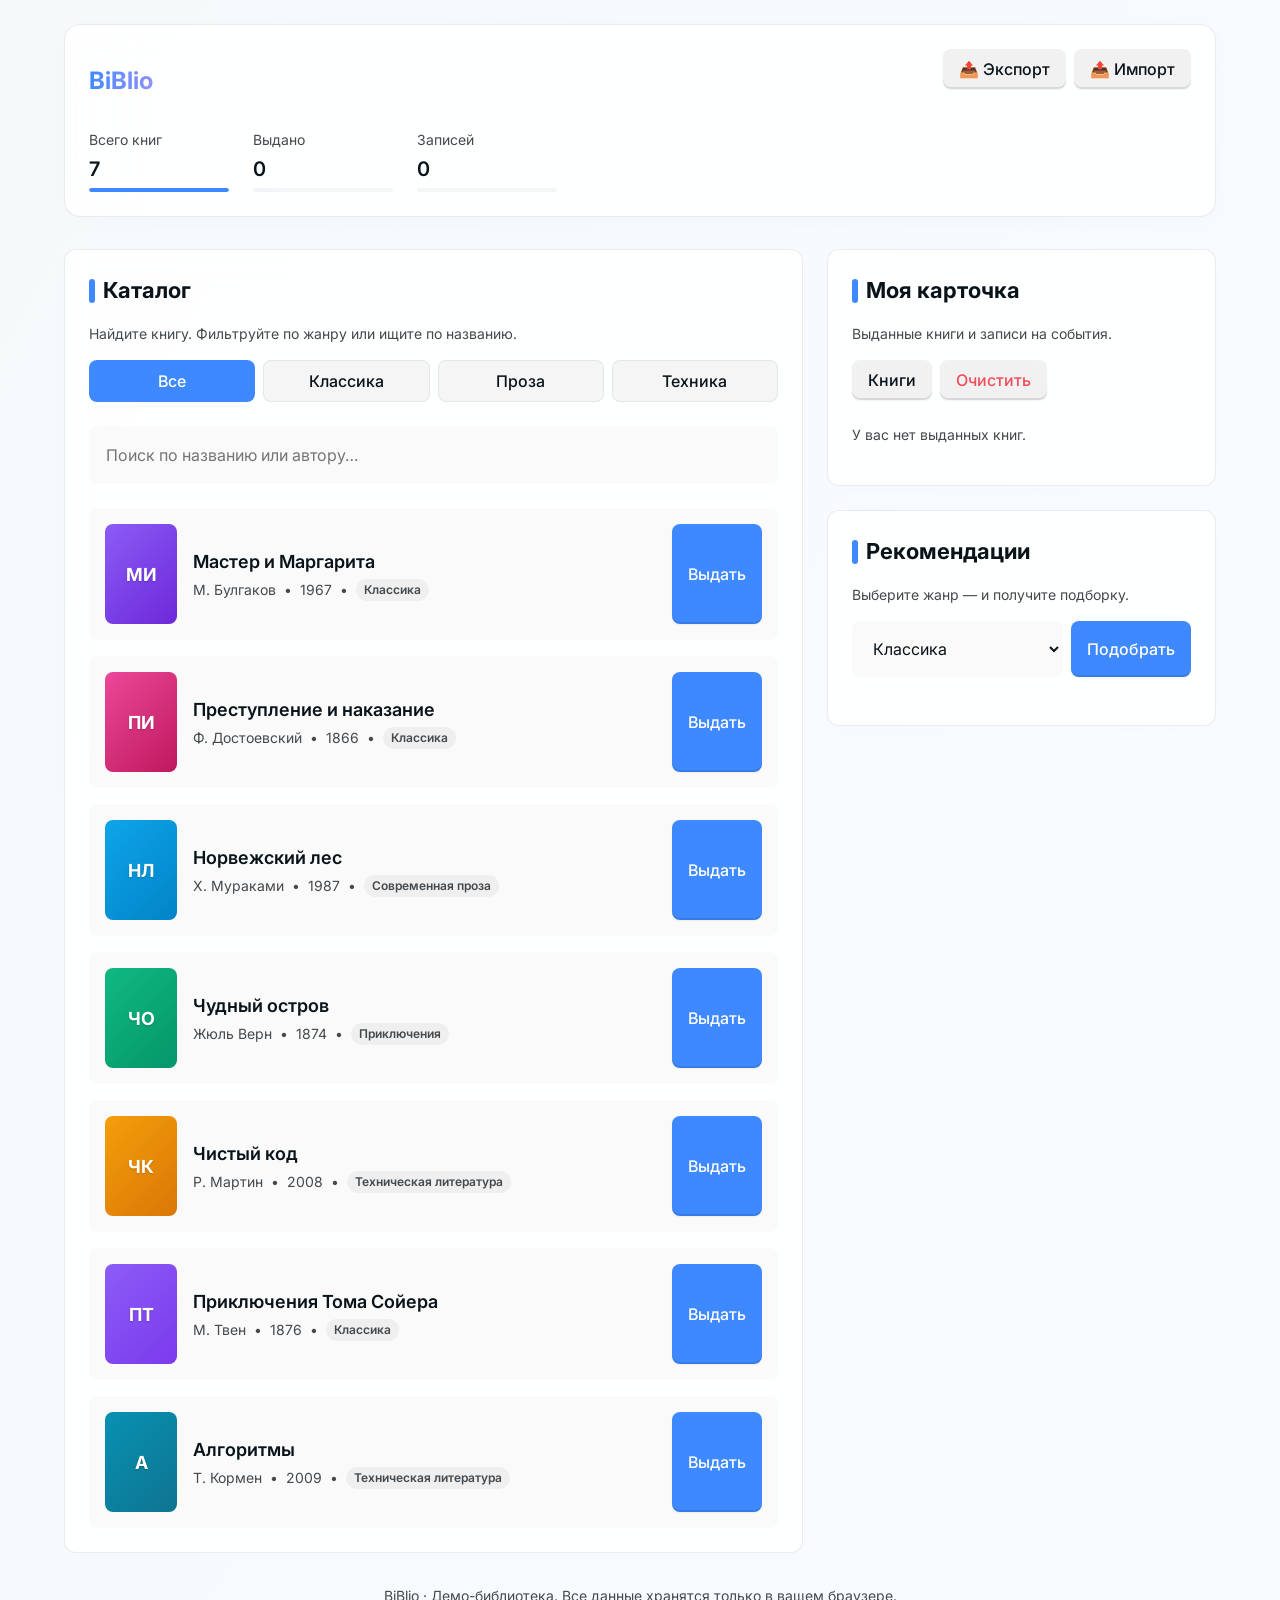
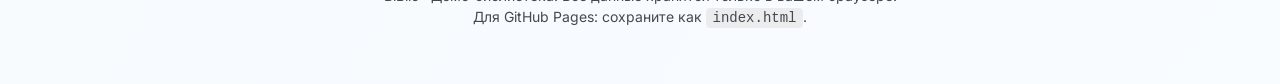
==== commit 1d807cfd: "Update index.html" ====
--- a/index.html
+++ b/index.html
@@ -3,37 +3,42 @@
 <head>
   <meta charset="utf-8" />
   <meta name="viewport" content="width=device-width, initial-scale=1" />
-  <title>Библиотека — современный демо</title>
-  <meta name="description" content="Современный статический сайт библиотеки с симуляцией выдачи книг, записью на события, экспортом и мобильным меню." />
-  <link href="https://fonts.googleapis.com/css2?family=Inter:wght@300;400;500;600&display=swap" rel="stylesheet">
+  <title>BiBlio · Современная библиотека</title>
+  <meta name="description" content="Современный цифровой интерфейс библиотеки. Никаких выезжающих меню — только плавные, интуитивные взаимодействия." />
+  <link rel="preconnect" href="https://fonts.googleapis.com">
+  <link rel="preconnect" href="https://fonts.gstatic.com" crossorigin>
+  <link href="https://fonts.googleapis.com/css2?family=Inter:wght@300;400;500;600;700&display=swap" rel="stylesheet">
   <style>
-    /* ===== СОВРЕМЕННЫЕ СТИЛИ (обновлённые) ===== */
+    /* ===== ULTRA-MODERN STYLES — glass + neumorphism fusion ===== */
     :root {
-      --bg: #fafafa;
-      --bg-alt: #f4f4f5;
-      --card: #ffffff;
-      --text: #18181b;
-      --text-muted: #71717a;
-      --accent: #4f46e5; /* indigo-600 */
-      --accent-hover: #4338ca;
-      --danger: #ef4444;
-      --success: #16a34a;
-      --border: #e4e4e7;
-      --radius: 16px;
-      --shadow-sm: 0 2px 6px rgba(0,0,0,0.03);
-      --shadow-md: 0 6px 16px rgba(0,0,0,0.06);
-      --shadow-lg: 0 12px 32px rgba(0,0,0,0.08);
-      --transition: all 0.2s cubic-bezier(0.2, 0, 0.2, 1);
+      --spacing-xs: 4px;
+      --spacing-s: 8px;
+      --spacing-m: 16px;
+      --spacing-l: 24px;
+      --spacing-xl: 32px;
+      --radius-s: 8px;
+      --radius-m: 12px;
+      --radius-l: 16px;
+      
+      /* Градиенты по времени суток (утро → день → вечер) */
+      --bg-gradient: linear-gradient(120deg, oklch(98% 0.005 220), oklch(99% 0.008 260));
+      --card-bg: oklch(100% 0 0 / 85%);
+      --card-bg-dark: oklch(15% 0.005 240 / 88%);
+      --text: oklch(18% 0.02 240);
+      --text-muted: oklch(40% 0.01 240);
+      --border: oklch(85% 0.01 240 / 40%);
+      --accent: oklch(65% 0.2 260); /* сине-фиолетовый, мягкий */
+      --accent-hover: oklch(60% 0.22 260);
+      --success: oklch(60% 0.18 140);
+      --danger: oklch(65% 0.2 20);
     }
 
     @media (prefers-color-scheme: dark) {
       :root {
-        --bg: #0f0f0f;
-        --bg-alt: #181818;
-        --card: #1e1e1e;
-        --text: #e4e4e7;
-        --text-muted: #a1a1aa;
-        --border: #3f3f46;
+        --bg-gradient: linear-gradient(120deg, oklch(10% 0.008 240), oklch(12% 0.012 260));
+        --text: oklch(95% 0.01 240);
+        --text-muted: oklch(70% 0.008 240);
+        --border: oklch(30% 0.01 240 / 30%);
       }
     }
 
@@ -41,289 +46,290 @@
     html { scroll-behavior: smooth; }
     body {
       margin: 0;
-      font-family: 'Inter', system-ui, -apple-system, Segoe UI, Roboto, sans-serif;
-      background: var(--bg);
+      font-family: 'Inter', -apple-system, BlinkMacSystemFont, sans-serif;
+      background: var(--bg-gradient);
       color: var(--text);
       line-height: 1.5;
+      -webkit-font-smoothing: antialiased;
+      text-rendering: optimizeLegibility;
     }
 
     .container {
-      max-width: 1100px;
+      max-width: 1200px;
       margin: 0 auto;
-      padding: 0 20px;
-    }
-
-    /* ===== HEADER (с гамбургером) ===== */
+      padding: var(--spacing-l);
+    }
+
+    /* ===== HEADER — glass panel, no motion ===== */
     header {
-      background: linear-gradient(90deg, #818cf8, #4f46e5);
-      color: white;
-      padding: 20px 0;
-    }
-
-    .header-content {
+      background: var(--card-bg);
+      backdrop-filter: blur(30px);
+      -webkit-backdrop-filter: blur(30px);
+      border: 1px solid var(--border);
+      border-radius: var(--radius-l);
+      padding: var(--spacing-l);
+      margin-bottom: var(--spacing-xl);
+      box-shadow: 
+        0 4px 20px oklch(0% 0 0 / 0.02),
+        0 0 0 1px oklch(100% 0 0 / 0.05);
+    }
+    @media (prefers-color-scheme: dark) {
+      header {
+        background: var(--card-bg-dark);
+        box-shadow: 
+          0 4px 20px oklch(0% 0 0 / 0.2),
+          0 0 0 1px oklch(0% 0 0 / 0.1);
+      }
+    }
+
+    .header-top {
       display: flex;
       justify-content: space-between;
       align-items: center;
+      margin-bottom: var(--spacing-m);
     }
 
     .logo {
+      font-weight: 700;
       font-size: 1.5rem;
-      font-weight: 600;
       display: flex;
       align-items: center;
-      gap: 6px;
-    }
-
-    .nav-links {
-      display: flex;
-      gap: 24px;
-    }
-    .nav-links a {
-      color: rgba(255,255,255,0.9);
-      text-decoration: none;
-      font-weight: 500;
-      transition: opacity 0.2s;
-    }
-    .nav-links a:hover {
-      opacity: 1;
-    }
-
-    .hamburger {
-      display: none;
+      gap: var(--spacing-xs);
+      background: linear-gradient(90deg, var(--accent), oklch(70% 0.15 280));
+      -webkit-background-clip: text;
+      background-clip: text;
+      color: transparent;
+    }
+
+    /* Статистика — микро-бары */
+    .stats {
+      display: flex;
+      gap: var(--spacing-l);
+      flex-wrap: wrap;
+    }
+    .stat {
+      display: flex;
       flex-direction: column;
-      justify-content: space-between;
-      width: 28px;
-      height: 20px;
-      cursor: pointer;
-    }
-    .hamburger span {
-      display: block;
-      height: 3px;
-      width: 100%;
-      background: white;
-      border-radius: 2px;
-      transition: all 0.3s ease;
-    }
-
-    .stats {
-      display: flex;
-      gap: 16px;
-      margin-top: 12px;
+      min-width: 140px;
+    }
+    .stat-label {
       font-size: 0.875rem;
-      opacity: 0.9;
-    }
-    .stat {
-      display: flex;
-      align-items: center;
-      gap: 4px;
+      color: var(--text-muted);
+      margin-bottom: var(--spacing-xs);
     }
     .stat-value {
       font-weight: 600;
-    }
-
-    @media (max-width: 767px) {
-      .nav-links { display: none; }
-      .hamburger { display: flex; }
-      .stats { justify-content: center; margin-top: 16px; }
-      header { padding: 16px 0; }
-    }
-
-    /* ===== OFF-CANVAS MENU ===== */
-    #mobileMenu {
-      position: fixed;
-      top: 0;
-      left: 0;
-      width: 100%;
+      font-size: 1.25rem;
+    }
+    .stat-bar {
+      height: 4px;
+      background: oklch(90% 0.01 240 / 0.3);
+      border-radius: 2px;
+      margin-top: var(--spacing-xs);
+      overflow: hidden;
+    }
+    .stat-fill {
       height: 100%;
-      background: rgba(0,0,0,0.4);
-      z-index: 1000;
-      opacity: 0;
-      visibility: hidden;
-      transition: opacity 0.3s, visibility 0.3s;
-    }
-    #mobileMenu.open {
-      opacity: 1;
-      visibility: visible;
-    }
-
-    .menu-panel {
-      position: absolute;
-      top: 0;
-      right: 0;
-      width: 280px;
-      height: 100%;
-      background: var(--card);
-      box-shadow: -4px 0 24px rgba(0,0,0,0.1);
-      padding: 24px 0;
-      transform: translateX(100%);
-      transition: transform 0.35s cubic-bezier(0.2, 0.9, 0.3, 1);
-    }
-    #mobileMenu.open .menu-panel {
-      transform: translateX(0);
-    }
-
-    .menu-header {
-      display: flex;
-      justify-content: space-between;
+      background: var(--accent);
+      border-radius: 2px;
+      width: 0%;
+      transition: width 0.6s cubic-bezier(0.2, 0.9, 0.3, 1);
+    }
+
+    /* ===== MAIN GRID ===== */
+    main {
+      display: grid;
+      grid-template-columns: 2fr 1fr;
+      gap: var(--spacing-l);
+    }
+    @media (max-width: 900px) {
+      main { grid-template-columns: 1fr; }
+    }
+
+    /* ===== CARDS — glass neumorphism ===== */
+    .card {
+      background: var(--card-bg);
+      backdrop-filter: blur(12px);
+      -webkit-backdrop-filter: blur(12px);
+      border: 1px solid var(--border);
+      border-radius: var(--radius-m);
+      padding: var(--spacing-l);
+      box-shadow: 
+        0 2px 12px oklch(0% 0 0 / 0.01),
+        0 0 0 1px oklch(100% 0 0 / 0.03);
+    }
+    @media (prefers-color-scheme: dark) {
+      .card {
+        background: var(--card-bg-dark);
+        box-shadow: 
+          0 2px 12px oklch(0% 0 0 / 0.1),
+          inset 0 0.5px 0 oklch(100% 0 0 / 0.05);
+      }
+    }
+
+    h2 {
+      font-weight: 700;
+      font-size: 1.375rem;
+      margin: 0 0 var(--spacing-m);
+      display: flex;
       align-items: center;
-      padding: 0 24px 20px;
-      border-bottom: 1px solid var(--border);
-    }
-    .close-menu {
-      background: none;
-      border: none;
-      font-size: 24px;
+      gap: var(--spacing-s);
+    }
+    h2::before {
+      content: '';
+      display: inline-block;
+      width: 6px;
+      height: 24px;
+      border-radius: 3px;
+      background: var(--accent);
+    }
+
+    .text-muted {
+      color: var(--text-muted);
+      font-size: 0.875rem;
+      margin: 0 0 var(--spacing-m);
+    }
+
+    /* ===== FILTERS — iOS-style segmented control ===== */
+    .filters {
+      display: flex;
+      gap: var(--spacing-s);
+      margin-bottom: var(--spacing-l);
+    }
+    .filter-btn {
+      flex: 1;
+      padding: var(--spacing-s) var(--spacing-m);
+      background: oklch(95% 0 0 / 60%);
+      border: 1px solid var(--border);
+      border-radius: var(--radius-s);
+      font: inherit;
+      font-weight: 500;
+      color: var(--text);
       cursor: pointer;
-      color: var(--text-muted);
-    }
-
-    .menu-links {
-      list-style: none;
-      padding: 0;
-      margin: 0;
-    }
-    .menu-links li {
-      padding: 0 24px;
-    }
-    .menu-links a {
-      display: block;
-      padding: 12px 0;
-      text-decoration: none;
+      transition: all 0.2s ease;
+    }
+    @media (prefers-color-scheme: dark) {
+      .filter-btn { background: oklch(20% 0 0 / 40%); }
+    }
+    .filter-btn.active {
+      background: var(--accent);
+      color: white;
+      border-color: transparent;
+    }
+
+    /* ===== INPUTS — clean, no borders by default ===== */
+    .input-group {
+      display: flex;
+      gap: var(--spacing-s);
+      margin-bottom: var(--spacing-l);
+    }
+    input, select, button {
+      font: inherit;
+    }
+    input, select {
+      flex: 1;
+      padding: var(--spacing-m);
+      border-radius: var(--radius-s);
+      border: 1px solid transparent;
+      background: oklch(98% 0 0 / 70%);
       color: var(--text);
-      font-weight: 500;
-      border-bottom: 1px solid var(--border);
-    }
-    .menu-links a:last-child { border-bottom: none; }
-
-    .menu-actions {
-      padding: 24px;
-      display: flex;
-      flex-direction: column;
-      gap: 10px;
-    }
-
-    /* ===== ОСНОВНОЙ КОНТЕНТ ===== */
-    main {
-      padding: 32px 0 64px;
-    }
-
-    .grid {
-      display: grid;
-      grid-template-columns: 1fr 360px;
-      gap: 24px;
-    }
-    @media (max-width: 900px) {
-      .grid { grid-template-columns: 1fr; }
-    }
-
-    .card {
-      background: var(--card);
-      border-radius: var(--radius);
-      padding: 24px;
-      box-shadow: var(--shadow-md);
-      border: 1px solid var(--border);
-    }
-
-    h1, h2, h3 {
-      font-weight: 600;
-      margin: 0 0 12px;
-    }
-    h1 { font-size: 2.25rem; }
-    h2 { font-size: 1.25rem; }
-    h3 { font-size: 1.125rem; }
-
-    .text-muted { color: var(--text-muted); font-size: 0.875rem; }
-
-    .input-group {
-      display: flex;
-      gap: 12px;
-      margin-top: 16px;
-    }
-    input, select, textarea, button {
-      font-family: inherit;
-      font-size: 1rem;
-    }
-    input, select {
-      padding: 12px 16px;
-      border-radius: 12px;
-      border: 1px solid var(--border);
-      background: var(--card);
-      color: var(--text);
+      transition: border-color 0.2s, background 0.2s;
+    }
+    @media (prefers-color-scheme: dark) {
+      input, select { background: oklch(20% 0 0 / 50%); }
     }
     input:focus, select:focus {
       outline: none;
       border-color: var(--accent);
-      box-shadow: 0 0 0 3px rgba(79, 70, 229, 0.2);
-    }
-
+      background: var(--card-bg);
+    }
+
+    /* ===== BOOK ITEMS — Apple Books style ===== */
+    .book-list {
+      display: flex;
+      flex-direction: column;
+      gap: var(--spacing-m);
+    }
     .book {
       display: flex;
-      gap: 16px;
-      padding: 16px;
-      border-radius: 12px;
-      border: 1px solid var(--border);
-      margin-bottom: 12px;
-      background: rgba(255,255,255,0.4);
-      backdrop-filter: blur(4px);
-      transition: var(--transition);
+      gap: var(--spacing-m);
+      padding: var(--spacing-m);
+      border-radius: var(--radius-s);
+      background: oklch(97% 0 0 / 50%);
+      transition: transform 0.2s;
+      cursor: default;
     }
     @media (prefers-color-scheme: dark) {
-      .book { background: rgba(30,30,30,0.6); }
+      .book { background: oklch(22% 0 0 / 40%); }
     }
     .book:hover {
-      transform: translateY(-2px);
-      box-shadow: var(--shadow-sm);
-    }
-
+      transform: translateY(-1px);
+    }
+
+    /* Генеративные обложки — уникальные градиенты по ID */
     .cover {
-      flex: 0 0 56px;
-      height: 78px;
-      border-radius: 8px;
-      background: linear-gradient(135deg, #e0e7ff, #c7d2fe);
+      width: 72px;
+      height: 100px;
+      border-radius: var(--radius-s);
+      flex-shrink: 0;
       display: flex;
       align-items: center;
       justify-content: center;
+      font-weight: 700;
+      font-size: 18px;
+      color: white;
+      text-shadow: 0 1px 2px rgba(0,0,0,0.2);
+    }
+
+    .meta {
+      flex: 1;
+      display: flex;
+      flex-direction: column;
+      justify-content: center;
+    }
+    .title {
       font-weight: 600;
-      color: #312e81;
-      font-size: 14px;
-      letter-spacing: 0.5px;
+      font-size: 1.125rem;
+      margin: 0 0 var(--spacing-xs);
+    }
+    .details {
+      color: var(--text-muted);
+      font-size: 0.875rem;
+      display: flex;
+      gap: 8px;
+    }
+    .genre-pill {
+      padding: 2px 8px;
+      border-radius: 999px;
+      background: oklch(90% 0 0 / 40%);
+      font-size: 0.75rem;
+      font-weight: 600;
     }
     @media (prefers-color-scheme: dark) {
-      .cover { background: linear-gradient(135deg, #1e293b, #334155); color: #cbd5e1; }
-    }
-
-    .meta h4 {
-      font-weight: 600;
-      margin: 0 0 6px;
-      font-size: 1.05rem;
-    }
-    .meta p { margin: 0; color: var(--text-muted); }
-
-    .pill {
-      display: inline-block;
-      padding: 4px 10px;
-      border-radius: 999px;
-      background: #f1f5f9;
-      color: #334155;
-      font-weight: 500;
-      font-size: 0.75rem;
-    }
-    @media (prefers-color-scheme: dark) {
-      .pill { background: #334155; color: #cbd5e1; }
-    }
-
+      .genre-pill { background: oklch(30% 0 0 / 50%); }
+    }
+
+    /* Кнопки — pseudo-3D effect */
     .btn {
       display: inline-flex;
       align-items: center;
       justify-content: center;
-      gap: 8px;
-      padding: 10px 16px;
-      border-radius: 12px;
+      gap: var(--spacing-xs);
+      padding: var(--spacing-s) var(--spacing-m);
+      border-radius: var(--radius-s);
       font-weight: 500;
       border: none;
       cursor: pointer;
-      transition: var(--transition);
-      user-select: none;
+      transition: all 0.15s ease;
+      box-shadow: 
+        inset 0 -2px 0 oklch(0% 0 0 / 0.1),
+        0 1px 2px oklch(0% 0 0 / 0.05);
+    }
+    .btn:active {
+      transform: translateY(1px);
+      box-shadow: 
+        inset 0 1px 0 oklch(0% 0 0 / 0.1),
+        0 0 1px oklch(0% 0 0 / 0.05);
     }
     .btn-primary {
       background: var(--accent);
@@ -331,541 +337,432 @@
     }
     .btn-primary:hover:not(:disabled) {
       background: var(--accent-hover);
-      transform: scale(1.02);
-    }
-    .btn-primary:active:not(:disabled) {
-      transform: scale(0.98);
+    }
+    .btn-secondary {
+      background: oklch(95% 0 0 / 80%);
+      color: var(--text);
+    }
+    @media (prefers-color-scheme: dark) {
+      .btn-secondary { background: oklch(25% 0 0 / 60%); }
     }
     .btn-danger {
-      background: var(--danger);
-      color: white;
-    }
-    .btn-ghost {
-      background: transparent;
-      border: 1px solid var(--border);
-      color: var(--text);
-    }
-    .btn:disabled {
-      opacity: 0.6;
-      cursor: not-allowed;
-    }
-
-    .divider {
-      height: 1px;
-      background: var(--border);
-      margin: 20px 0;
-    }
-
-    /* Toast */
-    #toast {
-      position: fixed;
-      bottom: 24px;
-      right: 24px;
-      z-index: 1000;
-      max-width: 320px;
-      padding: 14px 18px;
-      border-radius: 12px;
-      background: var(--text);
-      color: white;
-      box-shadow: var(--shadow-lg);
-      opacity: 0;
-      transform: translateY(20px) scale(0.95);
-      transition: opacity 0.3s ease, transform 0.3s cubic-bezier(0.2, 0.9, 0.3, 1);
-      font-weight: 500;
-      display: flex;
-      align-items: center;
-      gap: 10px;
-    }
-    #toast.show {
-      opacity: 1;
-      transform: translateY(0) scale(1);
-    }
-    #toast .icon {
-      font-size: 18px;
-    }
-
-    /* Skeleton */
-    .skeleton {
-      background: linear-gradient(90deg, #f0f0f0 0%, #e0e0e0 50%, #f0f0f0 100%);
-      background-size: 200% 100%;
-      animation: loading 1.2s infinite;
-      border-radius: 8px;
-    }
-    @keyframes loading {
-      0% { background-position: 200% 0; }
-      100% { background-position: -200% 0; }
-    }
-    @media (prefers-color-scheme: dark) {
-      .skeleton { background: linear-gradient(90deg, #2a2a2a, #3a3a3a, #2a2a2a); }
-    }
-
-    .skel-item {
-      height: 78px;
-      margin-bottom: 12px;
+      background: oklch(95% 0 0 / 80%);
+      color: var(--danger);
+    }
+
+    /* Акцентные действия — инлайн, сверху */
+    .actions {
+      display: flex;
+      gap: var(--spacing-s);
+      margin-bottom: var(--spacing-l);
+      flex-wrap: wrap;
+    }
+
+    /* Список записей — компактный */
+    .event-item, .borrowed-item {
+      font-size: 0.875rem;
+      padding: var(--spacing-s) 0;
+      border-bottom: 1px solid var(--border);
+    }
+    .event-item:last-child, .borrowed-item:last-child {
+      border-bottom: none;
     }
 
     footer {
       text-align: center;
-      padding: 32px 20px;
+      padding: var(--spacing-xl) var(--spacing-l);
       color: var(--text-muted);
       font-size: 0.875rem;
     }
     code {
-      background: var(--bg-alt);
+      background: oklch(90% 0 0 / 50%);
       padding: 2px 6px;
-      border-radius: 6px;
+      border-radius: 4px;
       font-family: monospace;
     }
 
-    /* Focus for keyboard users */
-    button:focus-visible, input:focus-visible, select:focus-visible, a:focus-visible {
+    /* Focus для доступности */
+    button:focus-visible, input:focus-visible, select:focus-visible {
       outline: 2px solid var(--accent);
       outline-offset: 2px;
     }
+
+    /* Генеративные обложки — CSS-only */
+    .cover-1 { background: linear-gradient(135deg, #8b5cf6, #6d28d9); }
+    .cover-2 { background: linear-gradient(135deg, #ec4899, #be185d); }
+    .cover-3 { background: linear-gradient(135deg, #0ea5e9, #0284c7); }
+    .cover-4 { background: linear-gradient(135deg, #10b981, #059669); }
+    .cover-5 { background: linear-gradient(135deg, #f59e0b, #d97706); }
+    .cover-6 { background: linear-gradient(135deg, #8b5cf6, #7c3aed); }
+    .cover-7 { background: linear-gradient(135deg, #0891b2, #0e7490); }
   </style>
 </head>
 <body>
-  <!-- 📱 Off-canvas menu -->
-  <div id="mobileMenu">
-    <div class="menu-panel">
-      <div class="menu-header">
-        <span class="logo">📚 Библиотека</span>
-        <button class="close-menu" id="closeMenu">&times;</button>
-      </div>
-      <ul class="menu-links">
-        <li><a href="#catalog">Каталог</a></li>
-        <li><a href="#account">Моя карточка</a></li>
-        <li><a href="#events">События</a></li>
-        <li><a href="#recs">Рекомендации</a></li>
-      </ul>
-      <div class="menu-actions">
-        <button class="btn btn-primary" id="exportBtn">📤 Экспорт данных</button>
-        <label class="btn btn-ghost" style="cursor: pointer;">
-          📤 Импорт данных
-          <input type="file" id="importInput" accept=".json" style="display: none;">
-        </label>
-      </div>
-    </div>
-  </div>
-
-  <header>
-    <div class="container">
-      <div class="header-content">
-        <div class="logo">📚 Библиотека</div>
-        <nav class="nav-links">
-          <a href="#catalog">Каталог</a>
-          <a href="#account">Карточка</a>
-          <a href="#events">События</a>
-          <a href="#recs">Рекомендации</a>
-        </nav>
-        <button class="hamburger" id="openMenu">
-          <span></span>
-          <span></span>
-          <span></span>
-        </button>
+  <div class="container">
+    <header>
+      <div class="header-top">
+        <div class="logo">BiBlio</div>
+        <div class="actions">
+          <button class="btn btn-secondary" id="exportBtn">📤 Экспорт</button>
+          <label class="btn btn-secondary" style="cursor: pointer;">
+            📤 Импорт
+            <input type="file" id="importInput" accept=".json" style="display: none;">
+          </label>
+        </div>
       </div>
       <div class="stats">
         <div class="stat">
-          <span>Книг:</span>
+          <span class="stat-label">Всего книг</span>
           <span class="stat-value" id="stat-total">7</span>
+          <div class="stat-bar"><div class="stat-fill" id="fill-total" style="width: 100%"></div></div>
         </div>
         <div class="stat">
-          <span>Выдано:</span>
+          <span class="stat-label">Выдано</span>
           <span class="stat-value" id="stat-borrowed">0</span>
+          <div class="stat-bar"><div class="stat-fill" id="fill-borrowed" style="width: 0%"></div></div>
         </div>
         <div class="stat">
-          <span>Записей:</span>
+          <span class="stat-label">Записей</span>
           <span class="stat-value" id="stat-events">0</span>
+          <div class="stat-bar"><div class="stat-fill" id="fill-events" style="width: 0%"></div></div>
         </div>
       </div>
-    </div>
-  </header>
-
-  <main class="container">
-    <div class="grid">
-      <section class="card" id="catalog">
-        <h2>1. Каталог и поиск</h2>
-        <p class="text-muted">Найдите книгу по названию, автору или жанру.</p>
+    </header>
+
+    <main>
+      <section class="card">
+        <h2>Каталог</h2>
+        <p class="text-muted">Найдите книгу. Фильтруйте по жанру или ищите по названию.</p>
+
+        <div class="filters">
+          <button class="filter-btn active" data-genre="">Все</button>
+          <button class="filter-btn" data-genre="Классика">Классика</button>
+          <button class="filter-btn" data-genre="Современная проза">Проза</button>
+          <button class="filter-btn" data-genre="Техническая литература">Техника</button>
+        </div>
+
         <div class="input-group">
-          <input id="searchInput" type="text" placeholder="Название, автор или жанр…" autocomplete="off" />
-          <select id="genreFilter" style="width: 160px;">
-            <option value="">Все жанры</option>
-          </select>
-        </div>
-        <div id="booksList" style="margin-top: 20px;">
-          <div class="skeleton skel-item"></div>
-          <div class="skeleton skel-item"></div>
-          <div class="skeleton skel-item"></div>
+          <input type="text" id="searchInput" placeholder="Поиск по названию или автору…" autocomplete="off">
+        </div>
+
+        <div class="book-list" id="booksList">
+          <!-- Книги рендерятся сюда -->
         </div>
       </section>
 
-      <aside class="card">
-        <div id="account">
-          <h3>2. Моя карточка</h3>
-          <p class="text-muted">Симуляция выдачи и возврата книг. Данные хранятся в вашем браузере.</p>
-          <div style="display: flex; gap: 10px; margin-top: 16px;">
-            <button id="viewBorrowedBtn" class="btn btn-ghost">Мои книги</button>
-            <button id="clearBorrowed" class="btn btn-ghost" style="color: var(--danger);">Очистить</button>
+      <aside>
+        <div class="card">
+          <h2>Моя карточка</h2>
+          <p class="text-muted">Выданные книги и записи на события.</p>
+
+          <div class="actions">
+            <button class="btn btn-secondary" id="viewBorrowedBtn">Книги</button>
+            <button class="btn btn-danger" id="clearBorrowed">Очистить</button>
           </div>
-          <div id="borrowedList" style="margin-top: 20px;">
-            <p class="text-muted">У вас пока нет выданных книг.</p>
+
+          <div id="borrowedList">
+            <p class="text-muted">У вас нет выданных книг.</p>
           </div>
         </div>
 
-        <div class="divider"></div>
-
-        <div id="events">
-          <h3>3. События</h3>
-          <p class="text-muted">Запишитесь на интересное мероприятие.</p>
-          <form id="eventForm" style="margin-top: 12px;">
-            <input id="visitorName" type="text" placeholder="Имя" required />
-            <select id="eventSelect" style="margin-top: 12px; width: 100%;">
-              <option>Авторская встреча: «Современная проза» — 2025-12-01</option>
-              <option>Детский час: мастер-класс — 2025-12-05</option>
-              <option>Лекция: История книги — 2026-01-15</option>
+        <div class="card" style="margin-top: var(--spacing-l);">
+          <h2>Рекомендации</h2>
+          <p class="text-muted">Выберите жанр — и получите подборку.</p>
+
+          <div class="input-group">
+            <select id="recGenre">
+              <option value="Классика">Классика</option>
+              <option value="Современная проза">Современная проза</option>
+              <option value="Приключения">Приключения</option>
+              <option value="Техническая литература">Техника</option>
             </select>
-            <div style="display: flex; gap: 10px; margin-top: 16px;">
-              <button type="submit" class="btn btn-primary">Записаться</button>
-              <button id="viewEvents" type="button" class="btn btn-ghost">Мои записи</button>
-            </div>
-          </form>
-          <div id="eventList" style="margin-top: 16px;"></div>
-        </div>
-
-        <div class="divider"></div>
-
-        <div id="recs">
-          <h3>4. Рекомендации</h3>
-          <p class="text-muted">Выберите жанр — и мы подберём книгу.</p>
-          <div style="display: flex; gap: 10px; margin-top: 12px;">
-            <select id="recGenre" style="flex: 1;"></select>
-            <button id="getRec" class="btn btn-primary">Подобрать</button>
+            <button class="btn btn-primary" id="getRec">Подобрать</button>
           </div>
-          <div id="recResult" style="margin-top: 16px;"></div>
+
+          <div id="recResult"></div>
         </div>
       </aside>
-    </div>
-  </main>
-
-  <footer>
-    <div class="container">
-      ✅ Готово к публикации на <strong>GitHub Pages</strong>: переименуйте в <code>index.html</code> и загрузите в репозиторий.
-    </div>
-  </footer>
-
-  <!-- Toast -->
-  <div id="toast" role="alert" aria-live="polite">
-    <span class="icon">✅</span>
-    <span id="toast-text">Сообщение</span>
+    </main>
+
+    <footer>
+      BiBlio · Демо-библиотека. Все данные хранятся только в вашем браузере.  
+      <br>Для GitHub Pages: сохраните как <code>index.html</code>.
+    </footer>
   </div>
 
   <script>
-    // === Данные ===
-    const sampleBooks = [
+    // Данные
+    const books = [
       {id:1,title:'Мастер и Маргарита',author:'М. Булгаков',genre:'Классика',year:1967},
       {id:2,title:'Преступление и наказание',author:'Ф. Достоевский',genre:'Классика',year:1866},
       {id:3,title:'Норвежский лес',author:'Х. Мураками',genre:'Современная проза',year:1987},
       {id:4,title:'Чудный остров',author:'Жюль Верн',genre:'Приключения',year:1874},
       {id:5,title:'Чистый код',author:'Р. Мартин',genre:'Техническая литература',year:2008},
       {id:6,title:'Приключения Тома Сойера',author:'М. Твен',genre:'Классика',year:1876},
-      {id:7,title:'Алгоритмы: построение и анализ',author:'Т. Кормен',genre:'Техническая литература',year:2009}
+      {id:7,title:'Алгоритмы',author:'Т. Кормен',genre:'Техническая литература',year:2009}
     ];
 
-    const BORROW_KEY = 'lib_borrowed_v3';
-    const EVENT_KEY = 'lib_events_v3';
-
-    // === DOM elements ===
+    // Keys
+    const BORROW_KEY = 'biblio_borrowed';
+    const EVENTS_KEY = 'biblio_events';
+
+    // DOM
     const booksList = document.getElementById('booksList');
     const searchInput = document.getElementById('searchInput');
-    const genreFilter = document.getElementById('genreFilter');
     const recGenre = document.getElementById('recGenre');
     const recResult = document.getElementById('recResult');
     const borrowedList = document.getElementById('borrowedList');
     const viewBorrowedBtn = document.getElementById('viewBorrowedBtn');
     const clearBorrowed = document.getElementById('clearBorrowed');
-    const eventForm = document.getElementById('eventForm');
-    const eventList = document.getElementById('eventList');
-    const viewEvents = document.getElementById('viewEvents');
-    const toast = document.getElementById('toast');
-    const toastText = document.getElementById('toast-text');
-
-    // === Статистика ===
+    const exportBtn = document.getElementById('exportBtn');
+    const importInput = document.getElementById('importInput');
     const statTotal = document.getElementById('stat-total');
     const statBorrowed = document.getElementById('stat-borrowed');
     const statEvents = document.getElementById('stat-events');
-
-    // === Меню ===
-    const mobileMenu = document.getElementById('mobileMenu');
-    const openMenu = document.getElementById('openMenu');
-    const closeMenu = document.getElementById('closeMenu');
-    const exportBtn = document.getElementById('exportBtn');
-    const importInput = document.getElementById('importInput');
-
-    // === Утилиты ===
-    const escapeHtml = s => s.replace(/[&<>"']/g, m => ({'&':'&amp;','<':'<','>':'>','"':'&quot;',"'":"&#39;"})[m]);
-
-    const showToast = (msg, type = 'success') => {
-      toastText.textContent = msg;
-      toast.querySelector('.icon').textContent = type === 'success' ? '✅' : '⚠️';
-      toast.classList.add('show');
-      setTimeout(() => toast.classList.remove('show'), 2500);
-    };
-
-    // === Инициализация меню ===
-    openMenu?.addEventListener('click', () => {
-      mobileMenu.classList.add('open');
-      document.body.style.overflow = 'hidden';
-    });
-    closeMenu?.addEventListener('click', () => {
-      mobileMenu.classList.remove('open');
-      document.body.style.overflow = '';
-    });
-    mobileMenu?.addEventListener('click', (e) => {
-      if (e.target === mobileMenu) {
-        mobileMenu.classList.remove('open');
-        document.body.style.overflow = '';
-      }
-    });
-
-    // === Жанры ===
-    const uniqueGenres = arr => [...new Set(arr.map(b => b.genre))].sort();
-    const genres = uniqueGenres(sampleBooks);
-
-    const initGenreSelects = () => {
-      genres.forEach(g => {
-        const opt1 = new Option(g, g); genreFilter.appendChild(opt1);
-        const opt2 = new Option(g, g); recGenre.appendChild(opt2);
+    const fillBorrowed = document.getElementById('fill-borrowed');
+    const fillEvents = document.getElementById('fill-events');
+
+    // Утилиты
+    const escape = s => s.replace(/[&<>"']/g, m => ({'&':'&amp;','<':'<','>':'>','"':'&quot;',"'":"&#39;"})[m]);
+
+    // Генерация обложки (буквы + класс)
+    const getCoverClass = id => `cover-${((id - 1) % 7) + 1}`;
+    const getCoverLetters = title => title.split(' ').slice(0,2).map(w => w[0]?.toUpperCase() || '').join('');
+
+    // Рендер книги
+    const renderBook = (b, isBorrowed = false) => {
+      const coverClass = getCoverClass(b.id);
+      const letters = getCoverLetters(b.title);
+      const btnText = isBorrowed ? 'Вернуть' : 'Выдать';
+      const btnClass = isBorrowed ? 'btn-danger' : 'btn-primary';
+      return `
+        <div class="book">
+          <div class="cover ${coverClass}">${letters}</div>
+          <div class="meta">
+            <div class="title">${escape(b.title)}</div>
+            <div class="details">
+              <span>${escape(b.author)}</span> • 
+              <span>${b.year}</span> • 
+              <span class="genre-pill">${b.genre}</span>
+            </div>
+          </div>
+          <button class="btn ${btnClass} action-btn" data-id="${b.id}" data-action="${isBorrowed ? 'return' : 'borrow'}">
+            ${btnText}
+          </button>
+        </div>
+      `;
+    };
+
+    // Рендер списка
+    const renderBooks = (list = books) => {
+      booksList.innerHTML = list.map(b => renderBook(b)).join('');
+      attachHandlers();
+    };
+
+    // Обработчики кнопок
+    const attachHandlers = () => {
+      document.querySelectorAll('.action-btn').forEach(btn => {
+        btn.onclick = () => {
+          const id = +btn.dataset.id;
+          const action = btn.dataset.action;
+          if (action === 'borrow') {
+            borrowBook(id);
+          } else {
+            returnBook(id);
+          }
+        };
       });
-      if (recGenre.options.length) recGenre.selectedIndex = 0;
-    };
-
-    // === Обновление статистики ===
-    const updateStats = () => {
-      statTotal.textContent = sampleBooks.length;
-      const borrowed = getBorrowed().length;
-      const events = getEvents().length;
-      statBorrowed.textContent = borrowed;
-      statEvents.textContent = events;
-    };
-
-    // === Рендер книг ===
-    const renderBooks = (query = '', genre = '') => {
-      const q = query.trim().toLowerCase();
-      const filtered = sampleBooks.filter(b => {
-        if (genre && b.genre !== genre) return false;
-        if (!q) return true;
-        return (b.title + ' ' + b.author + ' ' + b.genre).toLowerCase().includes(q);
-      });
-
-      booksList.innerHTML = '';
-      if (filtered.length === 0) {
-        booksList.innerHTML = `<p class="text-muted">Книг не найдено.</p>`;
-        return;
-      }
-
-      filtered.forEach((b, idx) => {
-        const coverLetters = b.title.split(' ').slice(0, 2).map(w => w[0]?.toUpperCase() || '').join('');
-        const div = document.createElement('div');
-        div.className = 'book';
-        div.style.animationDelay = `${idx * 60}ms`;
-        div.style.opacity = '0';
-        div.style.animation = 'fadeUp 0.4s forwards';
-        div.innerHTML = `
-          <div class="cover">${coverLetters || '??'}</div>
-          <div class="meta">
-            <h4>${escapeHtml(b.title)}</h4>
-            <p>${escapeHtml(b.author)} • ${b.year} • <span class="pill">${b.genre}</span></p>
-          </div>
-          <div>
-            <button data-id="${b.id}" class="btn btn-primary borrowBtn">Выдать</button>
-          </div>`;
-        booksList.appendChild(div);
-        setTimeout(() => div.style.opacity = '1', 50 + idx * 30);
-      });
-
-      document.querySelectorAll('.borrowBtn').forEach(btn => {
-        btn.addEventListener('click', () => {
-          const id = +btn.dataset.id;
-          toggleBorrow(id);
-          btn.textContent = '✓';
-          btn.disabled = true;
-          setTimeout(() => {
-            btn.textContent = 'Выдать';
-            btn.disabled = false;
-          }, 800);
-        });
-      });
-    };
-
-    // Анимация
-    const style = document.createElement('style');
-    style.textContent = `
-      @keyframes fadeUp {
-        from { opacity: 0; transform: translateY(10px); }
-        to { opacity: 1; transform: translateY(0); }
-      }
-    `;
-    document.head.appendChild(style);
-
-    // === Выдача/возврат ===
+    };
+
+    // Выдача/возврат
     const getBorrowed = () => JSON.parse(localStorage.getItem(BORROW_KEY) || '[]');
     const setBorrowed = arr => {
       localStorage.setItem(BORROW_KEY, JSON.stringify(arr));
       updateStats();
     };
 
-    const toggleBorrow = id => {
+    const borrowBook = id => {
       const arr = getBorrowed();
-      const idx = arr.indexOf(id);
-      if (idx === -1) {
+      if (!arr.includes(id)) {
         arr.push(id);
         setBorrowed(arr);
         showToast('Книга выдана');
-      } else {
-        arr.splice(idx, 1);
-        setBorrowed(arr);
-        showToast('Книга возвращена');
       }
-      renderBorrowed();
-    };
-
+    };
+
+    const returnBook = id => {
+      let arr = getBorrowed();
+      arr = arr.filter(x => x !== id);
+      setBorrowed(arr);
+      showToast('Книга возвращена');
+    };
+
+    // Показ выданных
     const renderBorrowed = () => {
       const ids = getBorrowed();
       if (!ids.length) {
         borrowedList.innerHTML = `<p class="text-muted">У вас нет выданных книг.</p>`;
         return;
       }
-      const books = ids.map(id => sampleBooks.find(b => b.id === id)).filter(Boolean);
-      borrowedList.innerHTML = books.map(b => `
-        <div class="book" style="animation: none; opacity: 1;">
-          <div class="cover">${b.title.split(' ').slice(0,2).map(w=>w[0]?.toUpperCase()||'').join('')}</div>
+      const list = ids.map(id => books.find(b => b.id === id)).filter(Boolean);
+      borrowedList.innerHTML = list.map(b => `
+        <div class="book" style="padding:8px 12px;">
+          <div class="cover ${getCoverClass(b.id)}" style="width:48px;height:64px;font-size:14px;">${getCoverLetters(b.title)}</div>
           <div class="meta">
-            <h4>${escapeHtml(b.title)}</h4>
-            <p>${escapeHtml(b.author)} • ${b.year}</p>
+            <div class="title" style="font-size:0.95rem;">${escape(b.title)}</div>
+            <div class="details" style="font-size:0.75rem;">
+              <span>${escape(b.author)}</span>
+            </div>
           </div>
-          <div><button data-id="${b.id}" class="btn btn-ghost returnBtn" style="color: var(--danger);">Вернуть</button></div>
+          <button class="btn btn-danger action-btn" data-id="${b.id}" data-action="return" style="padding:4px 10px;font-size:0.8rem;">Вернуть</button>
         </div>
       `).join('');
-      document.querySelectorAll('.returnBtn').forEach(btn => {
-        btn.addEventListener('click', () => {
-          const id = +btn.dataset.id;
-          toggleBorrow(id);
-        });
-      });
-    };
-
-    // === События ===
-    const getEvents = () => JSON.parse(localStorage.getItem(EVENT_KEY) || '[]');
+      attachHandlers();
+    };
+
+    // Статистика
+    const updateStats = () => {
+      const total = books.length;
+      const borrowed = getBorrowed().length;
+      const events = getEvents().length;
+      
+      statTotal.textContent = total;
+      statBorrowed.textContent = borrowed;
+      statEvents.textContent = events;
+      
+      fillBorrowed.style.width = `${Math.min(100, borrowed / total * 100)}%`;
+      fillEvents.style.width = `${Math.min(100, events / 5 * 100)}%`; // 5 — условный лимит
+    };
+
+    // События (упрощённо — без формы, только статистика)
+    const getEvents = () => JSON.parse(localStorage.getItem(EVENTS_KEY) || '[]');
     const setEvents = arr => {
-      localStorage.setItem(EVENT_KEY, JSON.stringify(arr));
+      localStorage.setItem(EVENTS_KEY, JSON.stringify(arr));
       updateStats();
     };
 
-    eventForm.addEventListener('submit', e => {
-      e.preventDefault();
-      const name = document.getElementById('visitorName').value.trim();
-      const ev = document.getElementById('eventSelect').value;
-      if (!name) { showToast('Укажите имя', 'warn'); return; }
-      const arr = getEvents();
-      arr.push({ name, event: ev, time: new Date().toLocaleString() });
-      setEvents(arr);
-      document.getElementById('visitorName').value = '';
-      showToast('Вы записаны!');
-    });
-
-    viewEvents.addEventListener('click', () => {
-      const arr = getEvents();
-      eventList.innerHTML = arr.length
-        ? arr.map(x => `<p class="text-muted" style="margin:4px 0;">${x.name} — ${x.event}</p>`).join('')
-        : `<p class="text-muted">Нет записей.</p>`;
-    });
-
-    // === Рекомендации ===
+    // Рекомендации
     document.getElementById('getRec').addEventListener('click', () => {
-      const g = recGenre.value;
-      const list = sampleBooks.filter(b => b.genre === g);
-      if (!list.length) {
-        recResult.innerHTML = `<p class="text-muted">Нет рекомендаций по жанру «${g}».</p>`;
+      const genre = recGenre.value;
+      const candidates = books.filter(b => b.genre === genre);
+      if (!candidates.length) {
+        recResult.innerHTML = `<p class="text-muted">Нет книг в жанре «${genre}»</p>`;
         return;
       }
-      const pick = list[Math.floor(Math.random() * list.length)];
-      const coverLetters = pick.title.split(' ').slice(0,2).map(w=>w[0]?.toUpperCase()||'').join('');
-      recResult.innerHTML = `
-        <div class="book" style="animation: none;">
-          <div class="cover">${coverLetters}</div>
-          <div class="meta">
-            <h4>${escapeHtml(pick.title)}</h4>
-            <p>${escapeHtml(pick.author)} • ${pick.year} • <span class="pill">${pick.genre}</span></p>
-          </div>
-        </div>`;
+      const book = candidates[Math.floor(Math.random() * candidates.length)];
+      recResult.innerHTML = renderBook(book);
+      attachHandlers();
     });
 
-    // === Фильтры ===
-    searchInput.addEventListener('input', () => renderBooks(searchInput.value, genreFilter.value));
-    genreFilter.addEventListener('change', () => renderBooks(searchInput.value, genreFilter.value));
-
-    // === 🧪 Экспорт / Импорт ===
-    exportBtn?.addEventListener('click', () => {
+    // Фильтры
+    document.querySelectorAll('.filter-btn').forEach(btn => {
+      btn.addEventListener('click', () => {
+        document.querySelectorAll('.filter-btn').forEach(b => b.classList.remove('active'));
+        btn.classList.add('active');
+        const genre = btn.dataset.genre;
+        const q = searchInput.value.toLowerCase();
+        const filtered = books.filter(b => 
+          (!genre || b.genre === genre) && 
+          (b.title.toLowerCase().includes(q) || b.author.toLowerCase().includes(q))
+        );
+        renderBooks(filtered);
+      });
+    });
+
+    searchInput.addEventListener('input', () => {
+      const activeBtn = document.querySelector('.filter-btn.active');
+      const genre = activeBtn?.dataset.genre || '';
+      const q = searchInput.value.toLowerCase();
+      const filtered = books.filter(b => 
+        (!genre || b.genre === genre) && 
+        (b.title.toLowerCase().includes(q) || b.author.toLowerCase().includes(q))
+      );
+      renderBooks(filtered);
+    });
+
+    // Экспорт/импорт
+    exportBtn.addEventListener('click', () => {
       const data = {
         borrowed: getBorrowed(),
         events: getEvents(),
-        timestamp: new Date().toISOString(),
-        version: 'lib-demo-v3'
+        version: 'biblio-v1',
+        exportedAt: new Date().toISOString()
       };
       const blob = new Blob([JSON.stringify(data, null, 2)], { type: 'application/json' });
       const url = URL.createObjectURL(blob);
       const a = document.createElement('a');
       a.href = url;
-      a.download = `library-data-${new Date().toISOString().slice(0,10)}.json`;
-      document.body.appendChild(a);
+      a.download = `biblio-data-${new Date().toJSON().slice(0,10)}.json`;
       a.click();
-      document.body.removeChild(a);
       URL.revokeObjectURL(url);
       showToast('Данные экспортированы');
     });
 
-    importInput?.addEventListener('change', (e) => {
+    importInput.addEventListener('change', e => {
       const file = e.target.files[0];
       if (!file) return;
       const reader = new FileReader();
       reader.onload = () => {
         try {
           const data = JSON.parse(reader.result);
-          if (data.borrowed) {
+          if (Array.isArray(data.borrowed)) {
             setBorrowed(data.borrowed);
+            renderBorrowed();
           }
-          if (data.events) {
-            localStorage.setItem(EVENT_KEY, JSON.stringify(data.events));
-            updateStats();
-          }
-          renderBorrowed();
           showToast('Данные импортированы');
         } catch (err) {
-          showToast('Ошибка импорта: неверный формат', 'warn');
-          console.error(err);
+          alert('Ошибка импорта: неверный JSON');
         }
       };
       reader.readAsText(file);
-      e.target.value = ''; // reset for repeat upload
+      e.target.value = '';
     });
 
-    // === Инициализация ===
+    // Toast (простой, без выезда — fade only)
+    const showToast = (msg) => {
+      if (window.toastEl) {
+        clearTimeout(window.toastId);
+        document.body.removeChild(window.toastEl);
+      }
+      const el = document.createElement('div');
+      el.style.cssText = `
+        position: fixed; top: 20px; right: 20px; 
+        background: var(--text); color: white; padding: 12px 20px; 
+        border-radius: 12px; font-weight: 500; 
+        box-shadow: 0 6px 20px oklch(0% 0 0 / 0.2);
+        opacity: 0; transform: translateX(20px); 
+        transition: opacity 0.3s, transform 0.3s;
+        z-index: 1000;
+      `;
+      el.textContent = msg;
+      document.body.appendChild(el);
+      window.toastEl = el;
+      setTimeout(() => {
+        el.style.opacity = '1';
+        el.style.transform = 'translateX(0)';
+      }, 10);
+      window.toastId = setTimeout(() => {
+        el.style.opacity = '0';
+        el.style.transform = 'translateX(20px)';
+        setTimeout(() => {
+          if (el.parentNode) el.parentNode.removeChild(el);
+          window.toastEl = null;
+        }, 300);
+      }, 2000);
+    };
+
+    // Инициализация
     window.addEventListener('DOMContentLoaded', () => {
-      initGenreSelects();
-      updateStats(); // сразу обновляем статистику
-      setTimeout(() => {
-        if (booksList.querySelector('.skeleton')) booksList.innerHTML = '';
-        renderBooks();
-      }, 500);
-      renderBorrowed();
-    });
-
-    clearBorrowed.addEventListener('click', () => {
-      if (confirm('Очистить все записи о выданных книгах?')) {
-        setBorrowed([]);
-        renderBorrowed();
-        showToast('Данные сброшены');
-      }
+      updateStats();
+      renderBooks();
+      viewBorrowedBtn.addEventListener('click', renderBorrowed);
+      clearBorrowed.addEventListener('click', () => {
+        if (confirm('Очистить все данные?')) {
+          setBorrowed([]);
+          renderBorrowed();
+          showToast('Очищено');
+        }
+      });
     });
   </script>
 </body>
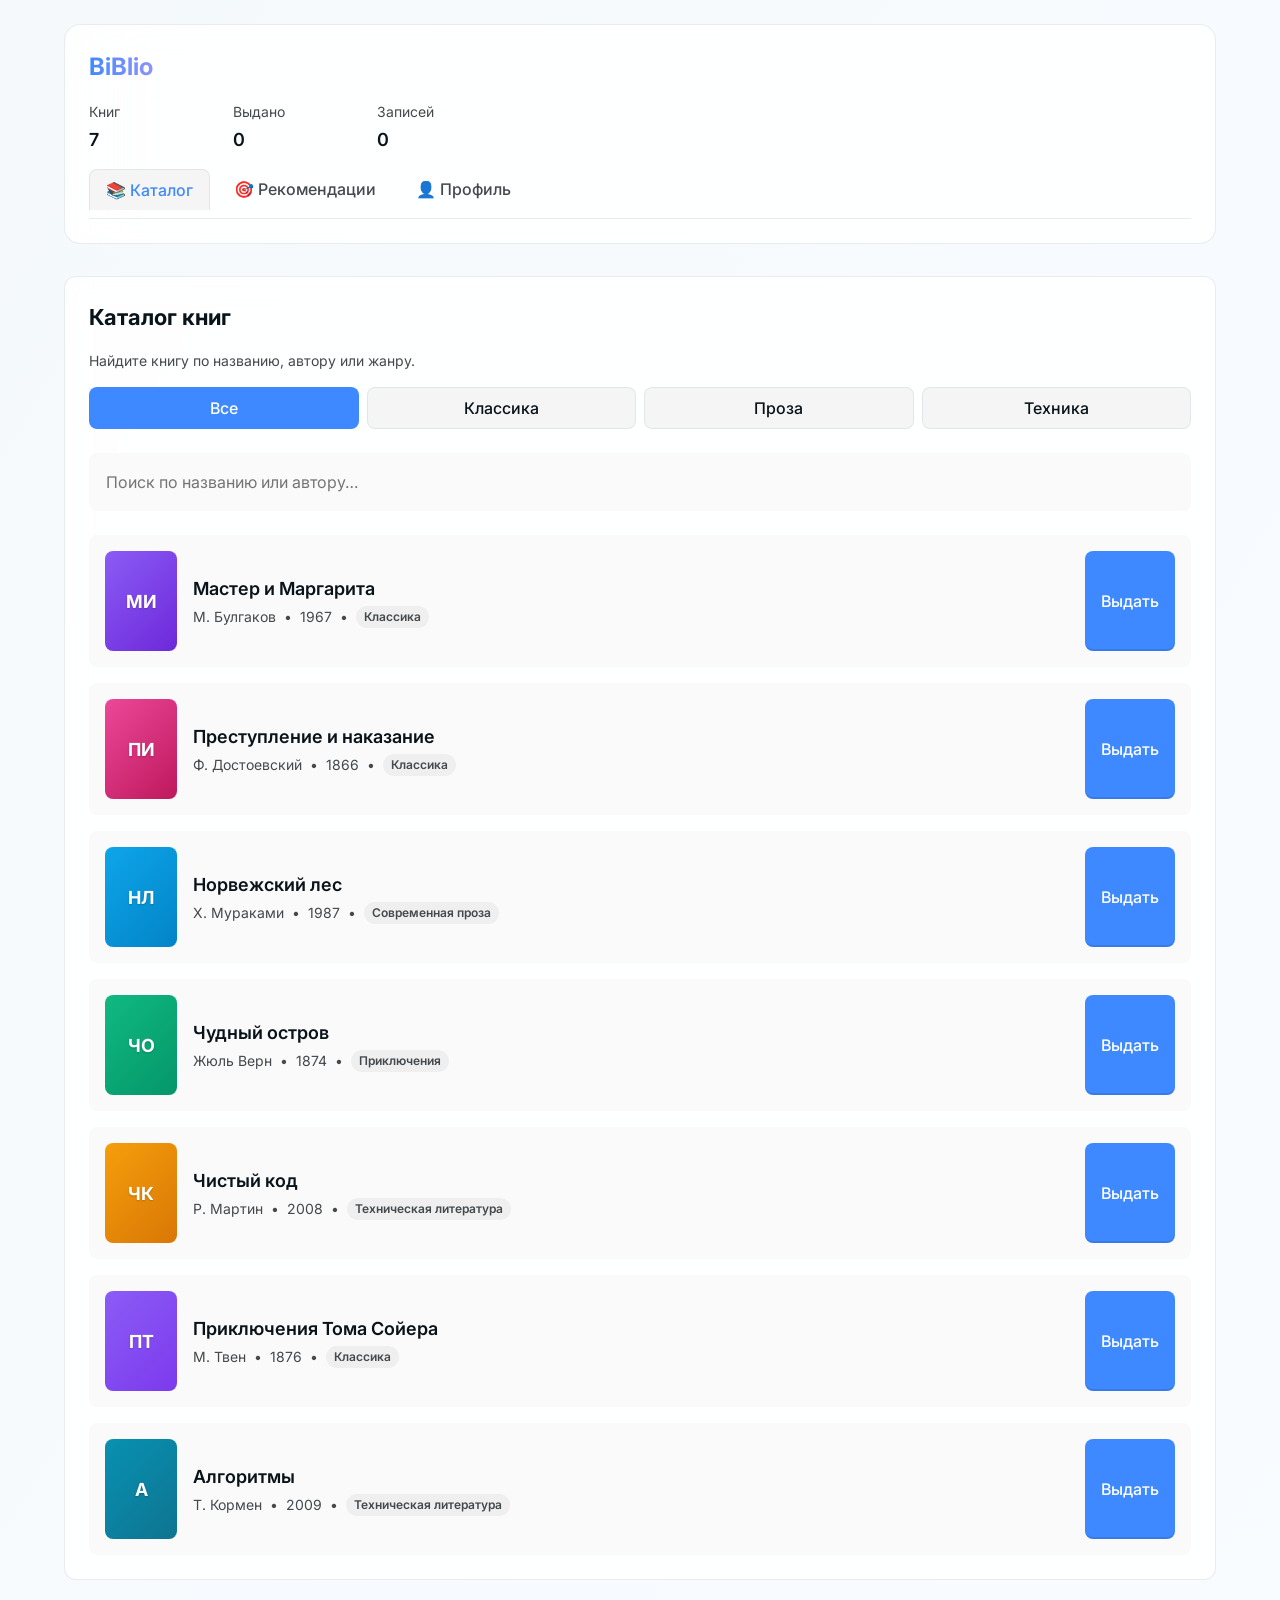
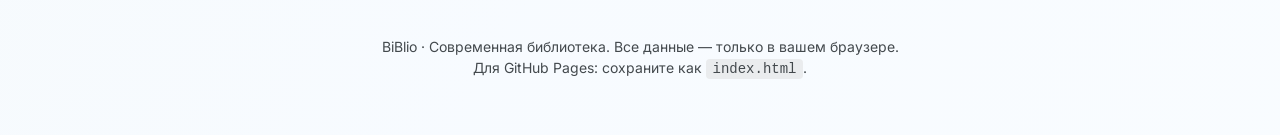
==== commit a1dcc028: "Update index.html" ====
--- a/index.html
+++ b/index.html
@@ -3,13 +3,13 @@
 <head>
   <meta charset="utf-8" />
   <meta name="viewport" content="width=device-width, initial-scale=1" />
-  <title>BiBlio · Современная библиотека</title>
-  <meta name="description" content="Современный цифровой интерфейс библиотеки. Никаких выезжающих меню — только плавные, интуитивные взаимодействия." />
+  <title>BiBlio · Библиотека</title>
+  <meta name="description" content="Современный интерфейс библиотеки: каталог, рекомендации, личный кабинет. Никаких выезжающих элементов — только плавные переходы." />
   <link rel="preconnect" href="https://fonts.googleapis.com">
   <link rel="preconnect" href="https://fonts.gstatic.com" crossorigin>
   <link href="https://fonts.googleapis.com/css2?family=Inter:wght@300;400;500;600;700&display=swap" rel="stylesheet">
   <style>
-    /* ===== ULTRA-MODERN STYLES — glass + neumorphism fusion ===== */
+    /* ===== ULTRA-MODERN STYLES — 3-page layout ===== */
     :root {
       --spacing-xs: 4px;
       --spacing-s: 8px;
@@ -20,14 +20,13 @@
       --radius-m: 12px;
       --radius-l: 16px;
       
-      /* Градиенты по времени суток (утро → день → вечер) */
       --bg-gradient: linear-gradient(120deg, oklch(98% 0.005 220), oklch(99% 0.008 260));
       --card-bg: oklch(100% 0 0 / 85%);
       --card-bg-dark: oklch(15% 0.005 240 / 88%);
       --text: oklch(18% 0.02 240);
       --text-muted: oklch(40% 0.01 240);
       --border: oklch(85% 0.01 240 / 40%);
-      --accent: oklch(65% 0.2 260); /* сине-фиолетовый, мягкий */
+      --accent: oklch(65% 0.2 260);
       --accent-hover: oklch(60% 0.22 260);
       --success: oklch(60% 0.18 140);
       --danger: oklch(65% 0.2 20);
@@ -51,7 +50,6 @@
       color: var(--text);
       line-height: 1.5;
       -webkit-font-smoothing: antialiased;
-      text-rendering: optimizeLegibility;
     }
 
     .container {
@@ -60,7 +58,7 @@
       padding: var(--spacing-l);
     }
 
-    /* ===== HEADER — glass panel, no motion ===== */
+    /* ===== HEADER — фиксированный, с навигацией ===== */
     header {
       background: var(--card-bg);
       backdrop-filter: blur(30px);
@@ -69,16 +67,13 @@
       border-radius: var(--radius-l);
       padding: var(--spacing-l);
       margin-bottom: var(--spacing-xl);
-      box-shadow: 
-        0 4px 20px oklch(0% 0 0 / 0.02),
-        0 0 0 1px oklch(100% 0 0 / 0.05);
+      position: sticky;
+      top: var(--spacing-l);
+      z-index: 10;
     }
     @media (prefers-color-scheme: dark) {
       header {
         background: var(--card-bg-dark);
-        box-shadow: 
-          0 4px 20px oklch(0% 0 0 / 0.2),
-          0 0 0 1px oklch(0% 0 0 / 0.1);
       }
     }
 
@@ -101,7 +96,7 @@
       color: transparent;
     }
 
-    /* Статистика — микро-бары */
+    /* Статистика */
     .stats {
       display: flex;
       gap: var(--spacing-l);
@@ -110,7 +105,7 @@
     .stat {
       display: flex;
       flex-direction: column;
-      min-width: 140px;
+      min-width: 120px;
     }
     .stat-label {
       font-size: 0.875rem;
@@ -119,51 +114,61 @@
     }
     .stat-value {
       font-weight: 600;
-      font-size: 1.25rem;
-    }
-    .stat-bar {
-      height: 4px;
-      background: oklch(90% 0.01 240 / 0.3);
-      border-radius: 2px;
-      margin-top: var(--spacing-xs);
-      overflow: hidden;
-    }
-    .stat-fill {
-      height: 100%;
-      background: var(--accent);
-      border-radius: 2px;
-      width: 0%;
-      transition: width 0.6s cubic-bezier(0.2, 0.9, 0.3, 1);
-    }
-
-    /* ===== MAIN GRID ===== */
-    main {
-      display: grid;
-      grid-template-columns: 2fr 1fr;
-      gap: var(--spacing-l);
-    }
-    @media (max-width: 900px) {
-      main { grid-template-columns: 1fr; }
-    }
-
-    /* ===== CARDS — glass neumorphism ===== */
+      font-size: 1.125rem;
+    }
+
+    /* ===== NAV — табы ===== */
+    .nav-tabs {
+      display: flex;
+      gap: var(--spacing-s);
+      margin-top: var(--spacing-m);
+      border-bottom: 1px solid var(--border);
+      padding-bottom: var(--spacing-s);
+    }
+    .nav-link {
+      padding: var(--spacing-s) var(--spacing-m);
+      font-weight: 500;
+      color: var(--text-muted);
+      text-decoration: none;
+      border-radius: var(--radius-s) var(--radius-s) 0 0;
+      cursor: pointer;
+      transition: all 0.2s ease;
+    }
+    .nav-link.active {
+      color: var(--accent);
+      background: oklch(95% 0 0 / 60%);
+      border: 1px solid var(--border);
+      border-bottom: none;
+    }
+    @media (prefers-color-scheme: dark) {
+      .nav-link.active { background: oklch(20% 0 0 / 40%); }
+    }
+
+    /* ===== PAGES — переключение ===== */
+    .page {
+      display: none;
+      opacity: 0;
+      transform: translateY(10px);
+      transition: opacity 0.3s, transform 0.3s;
+    }
+    .page.active {
+      display: block;
+      opacity: 1;
+      transform: translateY(0);
+    }
+
+    /* ===== CONTENT BLOCKS ===== */
     .card {
       background: var(--card-bg);
       backdrop-filter: blur(12px);
-      -webkit-backdrop-filter: blur(12px);
       border: 1px solid var(--border);
       border-radius: var(--radius-m);
       padding: var(--spacing-l);
-      box-shadow: 
-        0 2px 12px oklch(0% 0 0 / 0.01),
-        0 0 0 1px oklch(100% 0 0 / 0.03);
+      margin-bottom: var(--spacing-l);
     }
     @media (prefers-color-scheme: dark) {
       .card {
         background: var(--card-bg-dark);
-        box-shadow: 
-          0 2px 12px oklch(0% 0 0 / 0.1),
-          inset 0 0.5px 0 oklch(100% 0 0 / 0.05);
       }
     }
 
@@ -171,17 +176,6 @@
       font-weight: 700;
       font-size: 1.375rem;
       margin: 0 0 var(--spacing-m);
-      display: flex;
-      align-items: center;
-      gap: var(--spacing-s);
-    }
-    h2::before {
-      content: '';
-      display: inline-block;
-      width: 6px;
-      height: 24px;
-      border-radius: 3px;
-      background: var(--accent);
     }
 
     .text-muted {
@@ -190,14 +184,16 @@
       margin: 0 0 var(--spacing-m);
     }
 
-    /* ===== FILTERS — iOS-style segmented control ===== */
+    /* Фильтры */
     .filters {
       display: flex;
       gap: var(--spacing-s);
       margin-bottom: var(--spacing-l);
+      flex-wrap: wrap;
     }
     .filter-btn {
       flex: 1;
+      min-width: 100px;
       padding: var(--spacing-s) var(--spacing-m);
       background: oklch(95% 0 0 / 60%);
       border: 1px solid var(--border);
@@ -217,7 +213,7 @@
       border-color: transparent;
     }
 
-    /* ===== INPUTS — clean, no borders by default ===== */
+    /* Инпуты */
     .input-group {
       display: flex;
       gap: var(--spacing-s);
@@ -233,7 +229,7 @@
       border: 1px solid transparent;
       background: oklch(98% 0 0 / 70%);
       color: var(--text);
-      transition: border-color 0.2s, background 0.2s;
+      transition: border-color 0.2s;
     }
     @media (prefers-color-scheme: dark) {
       input, select { background: oklch(20% 0 0 / 50%); }
@@ -244,7 +240,7 @@
       background: var(--card-bg);
     }
 
-    /* ===== BOOK ITEMS — Apple Books style ===== */
+    /* Книги */
     .book-list {
       display: flex;
       flex-direction: column;
@@ -257,16 +253,10 @@
       border-radius: var(--radius-s);
       background: oklch(97% 0 0 / 50%);
       transition: transform 0.2s;
-      cursor: default;
     }
     @media (prefers-color-scheme: dark) {
       .book { background: oklch(22% 0 0 / 40%); }
     }
-    .book:hover {
-      transform: translateY(-1px);
-    }
-
-    /* Генеративные обложки — уникальные градиенты по ID */
     .cover {
       width: 72px;
       height: 100px;
@@ -280,6 +270,13 @@
       color: white;
       text-shadow: 0 1px 2px rgba(0,0,0,0.2);
     }
+    .cover-1 { background: linear-gradient(135deg, #8b5cf6, #6d28d9); }
+    .cover-2 { background: linear-gradient(135deg, #ec4899, #be185d); }
+    .cover-3 { background: linear-gradient(135deg, #0ea5e9, #0284c7); }
+    .cover-4 { background: linear-gradient(135deg, #10b981, #059669); }
+    .cover-5 { background: linear-gradient(135deg, #f59e0b, #d97706); }
+    .cover-6 { background: linear-gradient(135deg, #8b5cf6, #7c3aed); }
+    .cover-7 { background: linear-gradient(135deg, #0891b2, #0e7490); }
 
     .meta {
       flex: 1;
@@ -309,7 +306,7 @@
       .genre-pill { background: oklch(30% 0 0 / 50%); }
     }
 
-    /* Кнопки — pseudo-3D effect */
+    /* Кнопки */
     .btn {
       display: inline-flex;
       align-items: center;
@@ -321,15 +318,11 @@
       border: none;
       cursor: pointer;
       transition: all 0.15s ease;
-      box-shadow: 
-        inset 0 -2px 0 oklch(0% 0 0 / 0.1),
-        0 1px 2px oklch(0% 0 0 / 0.05);
+      box-shadow: inset 0 -2px 0 oklch(0% 0 0 / 0.1);
     }
     .btn:active {
       transform: translateY(1px);
-      box-shadow: 
-        inset 0 1px 0 oklch(0% 0 0 / 0.1),
-        0 0 1px oklch(0% 0 0 / 0.05);
+      box-shadow: inset 0 1px 0 oklch(0% 0 0 / 0.1);
     }
     .btn-primary {
       background: var(--accent);
@@ -350,22 +343,43 @@
       color: var(--danger);
     }
 
-    /* Акцентные действия — инлайн, сверху */
-    .actions {
+    /* Списки */
+    .list-empty {
+      color: var(--text-muted);
+      text-align: center;
+      padding: var(--spacing-l);
+    }
+
+    /* Форма записи */
+    .event-form {
+      display: flex;
+      flex-direction: column;
+      gap: var(--spacing-m);
+    }
+    .form-row {
       display: flex;
       gap: var(--spacing-s);
-      margin-bottom: var(--spacing-l);
-      flex-wrap: wrap;
-    }
-
-    /* Список записей — компактный */
-    .event-item, .borrowed-item {
-      font-size: 0.875rem;
-      padding: var(--spacing-s) 0;
-      border-bottom: 1px solid var(--border);
-    }
-    .event-item:last-child, .borrowed-item:last-child {
-      border-bottom: none;
+    }
+
+    /* Toast */
+    #toast {
+      position: fixed;
+      top: 20px;
+      right: 20px;
+      background: var(--text);
+      color: white;
+      padding: 12px 20px;
+      border-radius: 12px;
+      font-weight: 500;
+      box-shadow: 0 6px 20px oklch(0% 0 0 / 0.2);
+      opacity: 0;
+      transform: translateX(20px);
+      transition: opacity 0.3s, transform 0.3s;
+      z-index: 1000;
+    }
+    #toast.show {
+      opacity: 1;
+      transform: translateX(0);
     }
 
     footer {
@@ -381,20 +395,11 @@
       font-family: monospace;
     }
 
-    /* Focus для доступности */
-    button:focus-visible, input:focus-visible, select:focus-visible {
+    /* Focus */
+    button:focus-visible, input:focus-visible, select:focus-visible, a:focus-visible {
       outline: 2px solid var(--accent);
       outline-offset: 2px;
     }
-
-    /* Генеративные обложки — CSS-only */
-    .cover-1 { background: linear-gradient(135deg, #8b5cf6, #6d28d9); }
-    .cover-2 { background: linear-gradient(135deg, #ec4899, #be185d); }
-    .cover-3 { background: linear-gradient(135deg, #0ea5e9, #0284c7); }
-    .cover-4 { background: linear-gradient(135deg, #10b981, #059669); }
-    .cover-5 { background: linear-gradient(135deg, #f59e0b, #d97706); }
-    .cover-6 { background: linear-gradient(135deg, #8b5cf6, #7c3aed); }
-    .cover-7 { background: linear-gradient(135deg, #0891b2, #0e7490); }
   </style>
 </head>
 <body>
@@ -402,37 +407,33 @@
     <header>
       <div class="header-top">
         <div class="logo">BiBlio</div>
-        <div class="actions">
-          <button class="btn btn-secondary" id="exportBtn">📤 Экспорт</button>
-          <label class="btn btn-secondary" style="cursor: pointer;">
-            📤 Импорт
-            <input type="file" id="importInput" accept=".json" style="display: none;">
-          </label>
-        </div>
       </div>
       <div class="stats">
         <div class="stat">
-          <span class="stat-label">Всего книг</span>
+          <span class="stat-label">Книг</span>
           <span class="stat-value" id="stat-total">7</span>
-          <div class="stat-bar"><div class="stat-fill" id="fill-total" style="width: 100%"></div></div>
         </div>
         <div class="stat">
           <span class="stat-label">Выдано</span>
           <span class="stat-value" id="stat-borrowed">0</span>
-          <div class="stat-bar"><div class="stat-fill" id="fill-borrowed" style="width: 0%"></div></div>
         </div>
         <div class="stat">
           <span class="stat-label">Записей</span>
           <span class="stat-value" id="stat-events">0</span>
-          <div class="stat-bar"><div class="stat-fill" id="fill-events" style="width: 0%"></div></div>
         </div>
       </div>
+      <nav class="nav-tabs">
+        <a href="#books" class="nav-link active" data-page="books">📚 Каталог</a>
+        <a href="#recommend" class="nav-link" data-page="recommend">🎯 Рекомендации</a>
+        <a href="#profile" class="nav-link" data-page="profile">👤 Профиль</a>
+      </nav>
     </header>
 
-    <main>
-      <section class="card">
-        <h2>Каталог</h2>
-        <p class="text-muted">Найдите книгу. Фильтруйте по жанру или ищите по названию.</p>
+    <!-- Страница 1: Каталог -->
+    <section id="page-books" class="page active">
+      <div class="card">
+        <h2>Каталог книг</h2>
+        <p class="text-muted">Найдите книгу по названию, автору или жанру.</p>
 
         <div class="filters">
           <button class="filter-btn active" data-genre="">Все</button>
@@ -448,47 +449,78 @@
         <div class="book-list" id="booksList">
           <!-- Книги рендерятся сюда -->
         </div>
-      </section>
-
-      <aside>
-        <div class="card">
-          <h2>Моя карточка</h2>
-          <p class="text-muted">Выданные книги и записи на события.</p>
-
-          <div class="actions">
-            <button class="btn btn-secondary" id="viewBorrowedBtn">Книги</button>
-            <button class="btn btn-danger" id="clearBorrowed">Очистить</button>
+      </div>
+    </section>
+
+    <!-- Страница 2: Рекомендации -->
+    <section id="page-recommend" class="page">
+      <div class="card">
+        <h2>Персональные рекомендации</h2>
+        <p class="text-muted">Мы подберём книгу на основе ваших предпочтений.</p>
+
+        <div class="input-group">
+          <select id="recGenre">
+            <option value="Классика">Классика</option>
+            <option value="Современная проза">Современная проза</option>
+            <option value="Приключения">Приключения</option>
+            <option value="Техническая литература">Техника</option>
+          </select>
+          <button class="btn btn-primary" id="getRec">Подобрать</button>
+        </div>
+
+        <div class="book-list" id="recResult">
+          <div class="list-empty">Выберите жанр и нажмите «Подобрать»</div>
+        </div>
+      </div>
+    </section>
+
+    <!-- Страница 3: Профиль -->
+    <section id="page-profile" class="page">
+      <div class="card">
+        <h2>Выданные книги</h2>
+        <div class="actions" style="display:flex;gap:var(--spacing-s);margin-bottom:var(--spacing-m);">
+          <button class="btn btn-danger" id="clearBorrowed">Очистить всё</button>
+        </div>
+        <div class="book-list" id="borrowedList">
+          <div class="list-empty">У вас нет выданных книг</div>
+        </div>
+      </div>
+
+      <div class="card">
+        <h2>Запись на события</h2>
+        <p class="text-muted">Зарегистрируйтесь на ближайшие мероприятия.</p>
+
+        <form class="event-form" id="eventForm">
+          <div class="form-row">
+            <input type="text" id="visitorName" placeholder="Ваше имя" required>
           </div>
-
-          <div id="borrowedList">
-            <p class="text-muted">У вас нет выданных книг.</p>
+          <div class="form-row">
+            <select id="eventSelect" style="flex:1;">
+              <option>Авторская встреча: «Современная проза» — 2025-12-01</option>
+              <option>Детский час: мастер-класс — 2025-12-05</option>
+              <option>Лекция: История книги — 2026-01-15</option>
+            </select>
+            <button type="submit" class="btn btn-primary">Записаться</button>
           </div>
-        </div>
-
-        <div class="card" style="margin-top: var(--spacing-l);">
-          <h2>Рекомендации</h2>
-          <p class="text-muted">Выберите жанр — и получите подборку.</p>
-
-          <div class="input-group">
-            <select id="recGenre">
-              <option value="Классика">Классика</option>
-              <option value="Современная проза">Современная проза</option>
-              <option value="Приключения">Приключения</option>
-              <option value="Техническая литература">Техника</option>
-            </select>
-            <button class="btn btn-primary" id="getRec">Подобрать</button>
+        </form>
+
+        <div style="margin-top: var(--spacing-l);">
+          <h3 style="font-size:1.125rem;margin:var(--spacing-m) 0;">Мои записи</h3>
+          <div id="eventList">
+            <div class="list-empty">Нет записей</div>
           </div>
-
-          <div id="recResult"></div>
-        </div>
-      </aside>
-    </main>
+        </div>
+      </div>
+    </section>
 
     <footer>
-      BiBlio · Демо-библиотека. Все данные хранятся только в вашем браузере.  
+      BiBlio · Современная библиотека. Все данные — только в вашем браузере.  
       <br>Для GitHub Pages: сохраните как <code>index.html</code>.
     </footer>
   </div>
+
+  <!-- Toast -->
+  <div id="toast" role="alert"></div>
 
   <script>
     // Данные
@@ -507,25 +539,27 @@
     const EVENTS_KEY = 'biblio_events';
 
     // DOM
+    const pages = {
+      books: document.getElementById('page-books'),
+      recommend: document.getElementById('page-recommend'),
+      profile: document.getElementById('page-profile')
+    };
+    const navLinks = document.querySelectorAll('.nav-link');
     const booksList = document.getElementById('booksList');
     const searchInput = document.getElementById('searchInput');
     const recGenre = document.getElementById('recGenre');
     const recResult = document.getElementById('recResult');
     const borrowedList = document.getElementById('borrowedList');
-    const viewBorrowedBtn = document.getElementById('viewBorrowedBtn');
+    const eventForm = document.getElementById('eventForm');
+    const eventList = document.getElementById('eventList');
     const clearBorrowed = document.getElementById('clearBorrowed');
-    const exportBtn = document.getElementById('exportBtn');
-    const importInput = document.getElementById('importInput');
     const statTotal = document.getElementById('stat-total');
     const statBorrowed = document.getElementById('stat-borrowed');
     const statEvents = document.getElementById('stat-events');
-    const fillBorrowed = document.getElementById('fill-borrowed');
-    const fillEvents = document.getElementById('fill-events');
+    const toast = document.getElementById('toast');
 
     // Утилиты
     const escape = s => s.replace(/[&<>"']/g, m => ({'&':'&amp;','<':'<','>':'>','"':'&quot;',"'":"&#39;"})[m]);
-
-    // Генерация обложки (буквы + класс)
     const getCoverClass = id => `cover-${((id - 1) % 7) + 1}`;
     const getCoverLetters = title => title.split(' ').slice(0,2).map(w => w[0]?.toUpperCase() || '').join('');
 
@@ -535,6 +569,7 @@
       const letters = getCoverLetters(b.title);
       const btnText = isBorrowed ? 'Вернуть' : 'Выдать';
       const btnClass = isBorrowed ? 'btn-danger' : 'btn-primary';
+      const action = isBorrowed ? 'return' : 'borrow';
       return `
         <div class="book">
           <div class="cover ${coverClass}">${letters}</div>
@@ -546,20 +581,24 @@
               <span class="genre-pill">${b.genre}</span>
             </div>
           </div>
-          <button class="btn ${btnClass} action-btn" data-id="${b.id}" data-action="${isBorrowed ? 'return' : 'borrow'}">
+          <button class="btn ${btnClass} action-btn" data-id="${b.id}" data-action="${action}">
             ${btnText}
           </button>
         </div>
       `;
     };
 
-    // Рендер списка
+    // Рендер книг
     const renderBooks = (list = books) => {
+      if (list.length === 0) {
+        booksList.innerHTML = `<div class="list-empty">Книг не найдено</div>`;
+        return;
+      }
       booksList.innerHTML = list.map(b => renderBook(b)).join('');
       attachHandlers();
     };
 
-    // Обработчики кнопок
+    // Обработчики
     const attachHandlers = () => {
       document.querySelectorAll('.action-btn').forEach(btn => {
         btn.onclick = () => {
@@ -587,6 +626,7 @@
         arr.push(id);
         setBorrowed(arr);
         showToast('Книга выдана');
+        renderBorrowed();
       }
     };
 
@@ -595,29 +635,45 @@
       arr = arr.filter(x => x !== id);
       setBorrowed(arr);
       showToast('Книга возвращена');
-    };
-
-    // Показ выданных
+      renderBorrowed();
+    };
+
+    // Рендер выданных
     const renderBorrowed = () => {
       const ids = getBorrowed();
       if (!ids.length) {
-        borrowedList.innerHTML = `<p class="text-muted">У вас нет выданных книг.</p>`;
+        borrowedList.innerHTML = `<div class="list-empty">У вас нет выданных книг</div>`;
         return;
       }
       const list = ids.map(id => books.find(b => b.id === id)).filter(Boolean);
-      borrowedList.innerHTML = list.map(b => `
-        <div class="book" style="padding:8px 12px;">
-          <div class="cover ${getCoverClass(b.id)}" style="width:48px;height:64px;font-size:14px;">${getCoverLetters(b.title)}</div>
+      borrowedList.innerHTML = list.map(b => renderBook(b, true)).join('');
+      attachHandlers();
+    };
+
+    // События
+    const getEvents = () => JSON.parse(localStorage.getItem(EVENTS_KEY) || '[]');
+    const setEvents = arr => {
+      localStorage.setItem(EVENTS_KEY, JSON.stringify(arr));
+      updateStats();
+    };
+
+    // Рендер событий
+    const renderEvents = () => {
+      const arr = getEvents();
+      if (!arr.length) {
+        eventList.innerHTML = `<div class="list-empty">Нет записей</div>`;
+        return;
+      }
+      eventList.innerHTML = arr.map(x => `
+        <div class="book" style="padding:8px 12px;background:oklch(97% 0 0 / 50%);">
           <div class="meta">
-            <div class="title" style="font-size:0.95rem;">${escape(b.title)}</div>
+            <div class="title" style="font-size:0.95rem;">${escape(x.event)}</div>
             <div class="details" style="font-size:0.75rem;">
-              <span>${escape(b.author)}</span>
+              <span>${escape(x.name)}</span>
             </div>
           </div>
-          <button class="btn btn-danger action-btn" data-id="${b.id}" data-action="return" style="padding:4px 10px;font-size:0.8rem;">Вернуть</button>
         </div>
       `).join('');
-      attachHandlers();
     };
 
     // Статистика
@@ -629,37 +685,59 @@
       statTotal.textContent = total;
       statBorrowed.textContent = borrowed;
       statEvents.textContent = events;
-      
-      fillBorrowed.style.width = `${Math.min(100, borrowed / total * 100)}%`;
-      fillEvents.style.width = `${Math.min(100, events / 5 * 100)}%`; // 5 — условный лимит
-    };
-
-    // События (упрощённо — без формы, только статистика)
-    const getEvents = () => JSON.parse(localStorage.getItem(EVENTS_KEY) || '[]');
-    const setEvents = arr => {
-      localStorage.setItem(EVENTS_KEY, JSON.stringify(arr));
-      updateStats();
-    };
-
-    // Рекомендации
-    document.getElementById('getRec').addEventListener('click', () => {
-      const genre = recGenre.value;
-      const candidates = books.filter(b => b.genre === genre);
-      if (!candidates.length) {
-        recResult.innerHTML = `<p class="text-muted">Нет книг в жанре «${genre}»</p>`;
-        return;
-      }
-      const book = candidates[Math.floor(Math.random() * candidates.length)];
-      recResult.innerHTML = renderBook(book);
-      attachHandlers();
+    };
+
+    // Переключение страниц
+    const showPage = (pageId) => {
+      // Скрываем все
+      Object.values(pages).forEach(p => p.classList.remove('active'));
+      // Показываем нужную
+      pages[pageId].classList.add('active');
+      // Обновляем навигацию
+      navLinks.forEach(link => {
+        if (link.dataset.page === pageId) {
+          link.classList.add('active');
+        } else {
+          link.classList.remove('active');
+        }
+      });
+      // Обновляем URL
+      history.pushState({ page: pageId }, '', `#${pageId}`);
+    };
+
+    // Обработка кликов по навигации
+    navLinks.forEach(link => {
+      link.addEventListener('click', (e) => {
+        e.preventDefault();
+        showPage(link.dataset.page);
+      });
     });
 
-    // Фильтры
-    document.querySelectorAll('.filter-btn').forEach(btn => {
-      btn.addEventListener('click', () => {
-        document.querySelectorAll('.filter-btn').forEach(b => b.classList.remove('active'));
-        btn.classList.add('active');
-        const genre = btn.dataset.genre;
+    // Обработка back/forward
+    window.addEventListener('popstate', (e) => {
+      const page = (e.state?.page) || 'books';
+      showPage(page);
+    });
+
+    // Фильтры каталога
+    const setupFilters = () => {
+      document.querySelectorAll('.filter-btn').forEach(btn => {
+        btn.addEventListener('click', () => {
+          document.querySelectorAll('.filter-btn').forEach(b => b.classList.remove('active'));
+          btn.classList.add('active');
+          const genre = btn.dataset.genre;
+          const q = searchInput.value.toLowerCase();
+          const filtered = books.filter(b => 
+            (!genre || b.genre === genre) && 
+            (b.title.toLowerCase().includes(q) || b.author.toLowerCase().includes(q))
+          );
+          renderBooks(filtered);
+        });
+      });
+
+      searchInput.addEventListener('input', () => {
+        const activeBtn = document.querySelector('.filter-btn.active');
+        const genre = activeBtn?.dataset.genre || '';
         const q = searchInput.value.toLowerCase();
         const filtered = books.filter(b => 
           (!genre || b.genre === genre) && 
@@ -667,102 +745,75 @@
         );
         renderBooks(filtered);
       });
+    };
+
+    // Рекомендации
+    document.getElementById('getRec').addEventListener('click', () => {
+      const genre = recGenre.value;
+      const candidates = books.filter(b => b.genre === genre);
+      if (!candidates.length) {
+        recResult.innerHTML = `<div class="list-empty">Нет книг в жанре «${genre}»</div>`;
+        return;
+      }
+      const book = candidates[Math.floor(Math.random() * candidates.length)];
+      recResult.innerHTML = renderBook(book);
+      attachHandlers();
     });
 
-    searchInput.addEventListener('input', () => {
-      const activeBtn = document.querySelector('.filter-btn.active');
-      const genre = activeBtn?.dataset.genre || '';
-      const q = searchInput.value.toLowerCase();
-      const filtered = books.filter(b => 
-        (!genre || b.genre === genre) && 
-        (b.title.toLowerCase().includes(q) || b.author.toLowerCase().includes(q))
-      );
-      renderBooks(filtered);
+    // Форма событий
+    eventForm.addEventListener('submit', (e) => {
+      e.preventDefault();
+      const name = document.getElementById('visitorName').value.trim();
+      const ev = document.getElementById('eventSelect').value;
+      if (!name) {
+        showToast('Введите имя', 'warn');
+        return;
+      }
+      const arr = getEvents();
+      arr.push({ name, event: ev, time: new Date().toISOString() });
+      setEvents(arr);
+      document.getElementById('visitorName').value = '';
+      renderEvents();
+      showToast('Вы записаны!');
     });
 
-    // Экспорт/импорт
-    exportBtn.addEventListener('click', () => {
-      const data = {
-        borrowed: getBorrowed(),
-        events: getEvents(),
-        version: 'biblio-v1',
-        exportedAt: new Date().toISOString()
-      };
-      const blob = new Blob([JSON.stringify(data, null, 2)], { type: 'application/json' });
-      const url = URL.createObjectURL(blob);
-      const a = document.createElement('a');
-      a.href = url;
-      a.download = `biblio-data-${new Date().toJSON().slice(0,10)}.json`;
-      a.click();
-      URL.revokeObjectURL(url);
-      showToast('Данные экспортированы');
+    // Очистка
+    clearBorrowed.addEventListener('click', () => {
+      if (confirm('Очистить все выданные книги?')) {
+        setBorrowed([]);
+        renderBorrowed();
+        showToast('Очищено');
+      }
     });
 
-    importInput.addEventListener('change', e => {
-      const file = e.target.files[0];
-      if (!file) return;
-      const reader = new FileReader();
-      reader.onload = () => {
-        try {
-          const data = JSON.parse(reader.result);
-          if (Array.isArray(data.borrowed)) {
-            setBorrowed(data.borrowed);
-            renderBorrowed();
-          }
-          showToast('Данные импортированы');
-        } catch (err) {
-          alert('Ошибка импорта: неверный JSON');
-        }
-      };
-      reader.readAsText(file);
-      e.target.value = '';
-    });
-
-    // Toast (простой, без выезда — fade only)
-    const showToast = (msg) => {
-      if (window.toastEl) {
-        clearTimeout(window.toastId);
-        document.body.removeChild(window.toastEl);
-      }
-      const el = document.createElement('div');
-      el.style.cssText = `
-        position: fixed; top: 20px; right: 20px; 
-        background: var(--text); color: white; padding: 12px 20px; 
-        border-radius: 12px; font-weight: 500; 
-        box-shadow: 0 6px 20px oklch(0% 0 0 / 0.2);
-        opacity: 0; transform: translateX(20px); 
-        transition: opacity 0.3s, transform 0.3s;
-        z-index: 1000;
-      `;
-      el.textContent = msg;
-      document.body.appendChild(el);
-      window.toastEl = el;
-      setTimeout(() => {
-        el.style.opacity = '1';
-        el.style.transform = 'translateX(0)';
-      }, 10);
-      window.toastId = setTimeout(() => {
-        el.style.opacity = '0';
-        el.style.transform = 'translateX(20px)';
-        setTimeout(() => {
-          if (el.parentNode) el.parentNode.removeChild(el);
-          window.toastEl = null;
-        }, 300);
-      }, 2000);
+    // Toast
+    const showToast = (msg, type = 'success') => {
+      toast.textContent = msg;
+      toast.className = `show`;
+      if (type === 'warn') {
+        toast.style.background = 'var(--danger)';
+      } else {
+        toast.style.background = 'var(--text)';
+      }
+      setTimeout(() => toast.classList.remove('show'), 2500);
     };
 
     // Инициализация
     window.addEventListener('DOMContentLoaded', () => {
+      // Обработка прямого URL (#recommend)
+      const hash = window.location.hash.slice(1) || 'books';
+      showPage(hash);
+
+      // Данные
       updateStats();
+      
+      // Каталог
       renderBooks();
-      viewBorrowedBtn.addEventListener('click', renderBorrowed);
-      clearBorrowed.addEventListener('click', () => {
-        if (confirm('Очистить все данные?')) {
-          setBorrowed([]);
-          renderBorrowed();
-          showToast('Очищено');
-        }
-      });
+      setupFilters();
+
+      // Профиль
+      renderBorrowed();
+      renderEvents();
     });
   </script>
 </body>
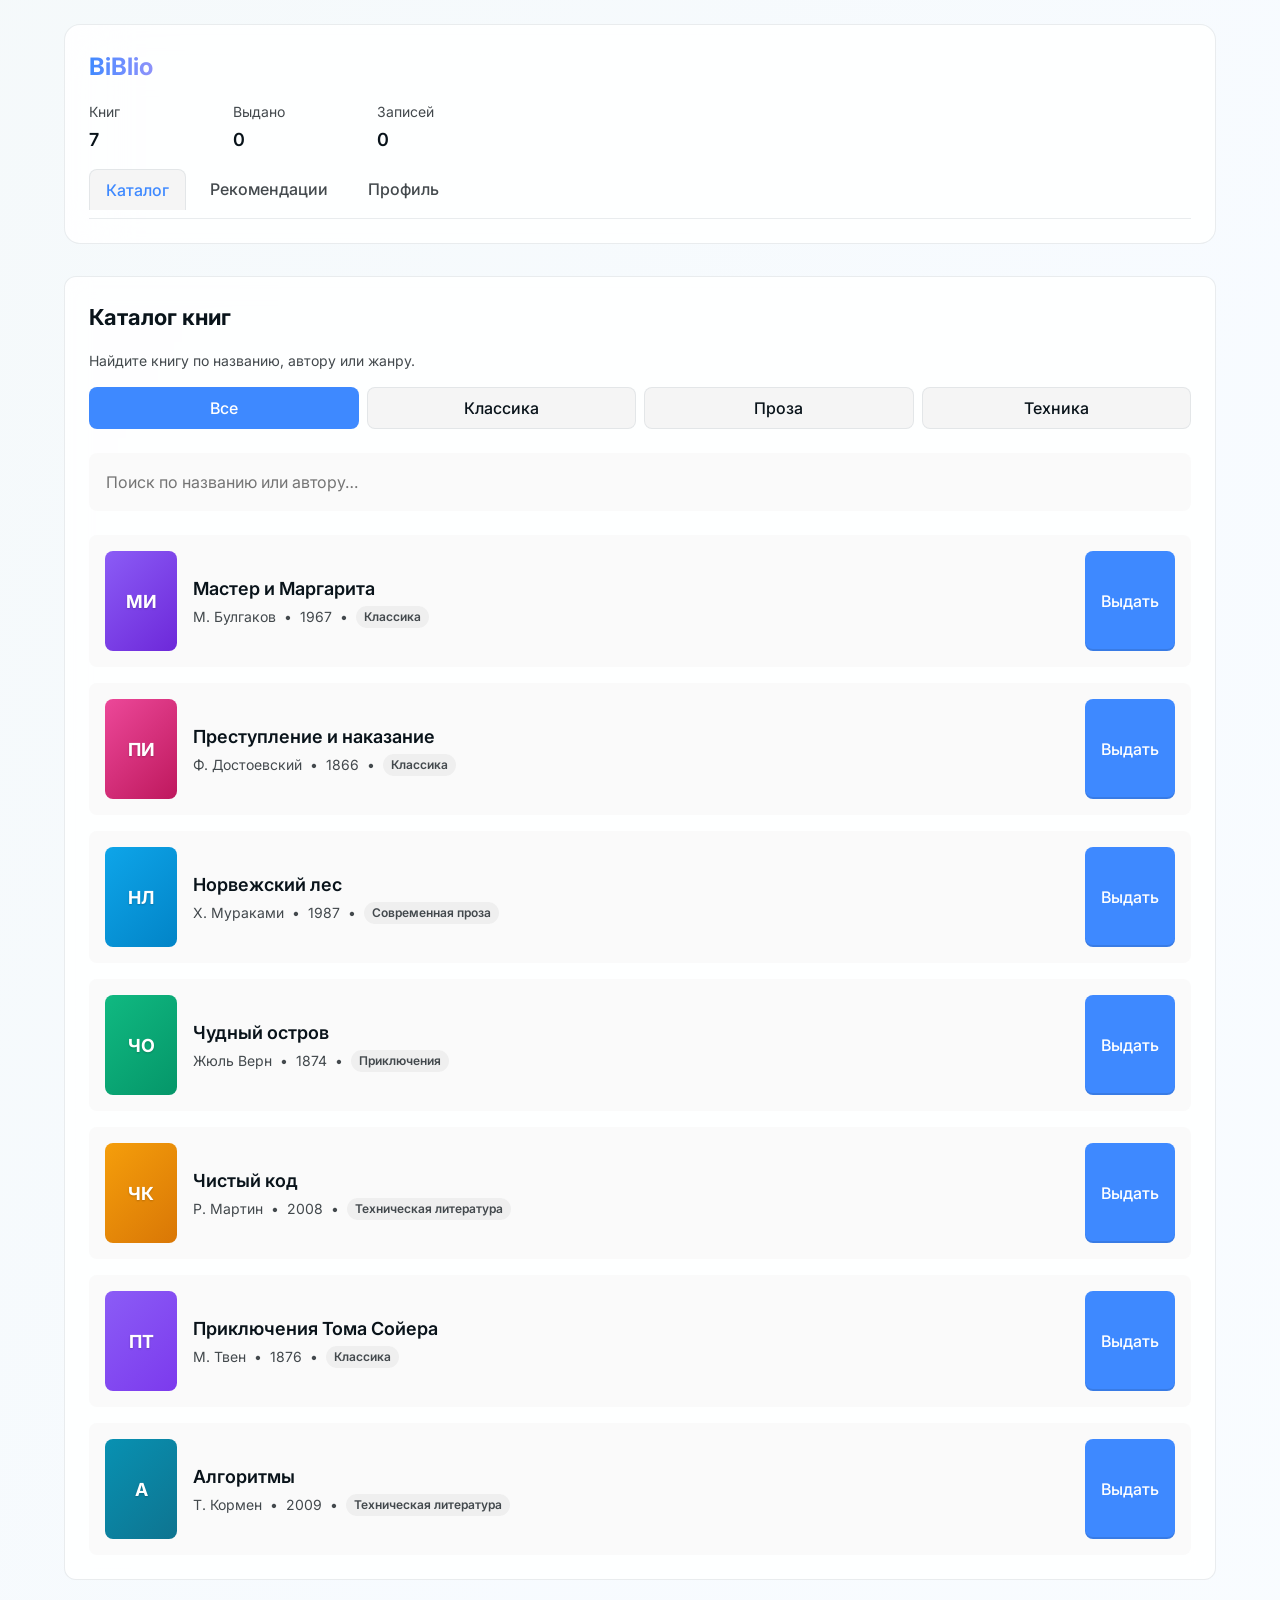
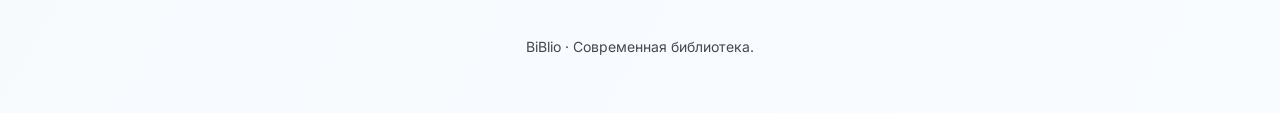
==== commit efb56a10: "Update index.html" ====
--- a/index.html
+++ b/index.html
@@ -423,9 +423,9 @@
         </div>
       </div>
       <nav class="nav-tabs">
-        <a href="#books" class="nav-link active" data-page="books">📚 Каталог</a>
-        <a href="#recommend" class="nav-link" data-page="recommend">🎯 Рекомендации</a>
-        <a href="#profile" class="nav-link" data-page="profile">👤 Профиль</a>
+        <a href="#books" class="nav-link active" data-page="books">Каталог</a>
+        <a href="#recommend" class="nav-link" data-page="recommend">Рекомендации</a>
+        <a href="#profile" class="nav-link" data-page="profile">Профиль</a>
       </nav>
     </header>
 
@@ -514,8 +514,7 @@
     </section>
 
     <footer>
-      BiBlio · Современная библиотека. Все данные — только в вашем браузере.  
-      <br>Для GitHub Pages: сохраните как <code>index.html</code>.
+      BiBlio · Современная библиотека.
     </footer>
   </div>
 
